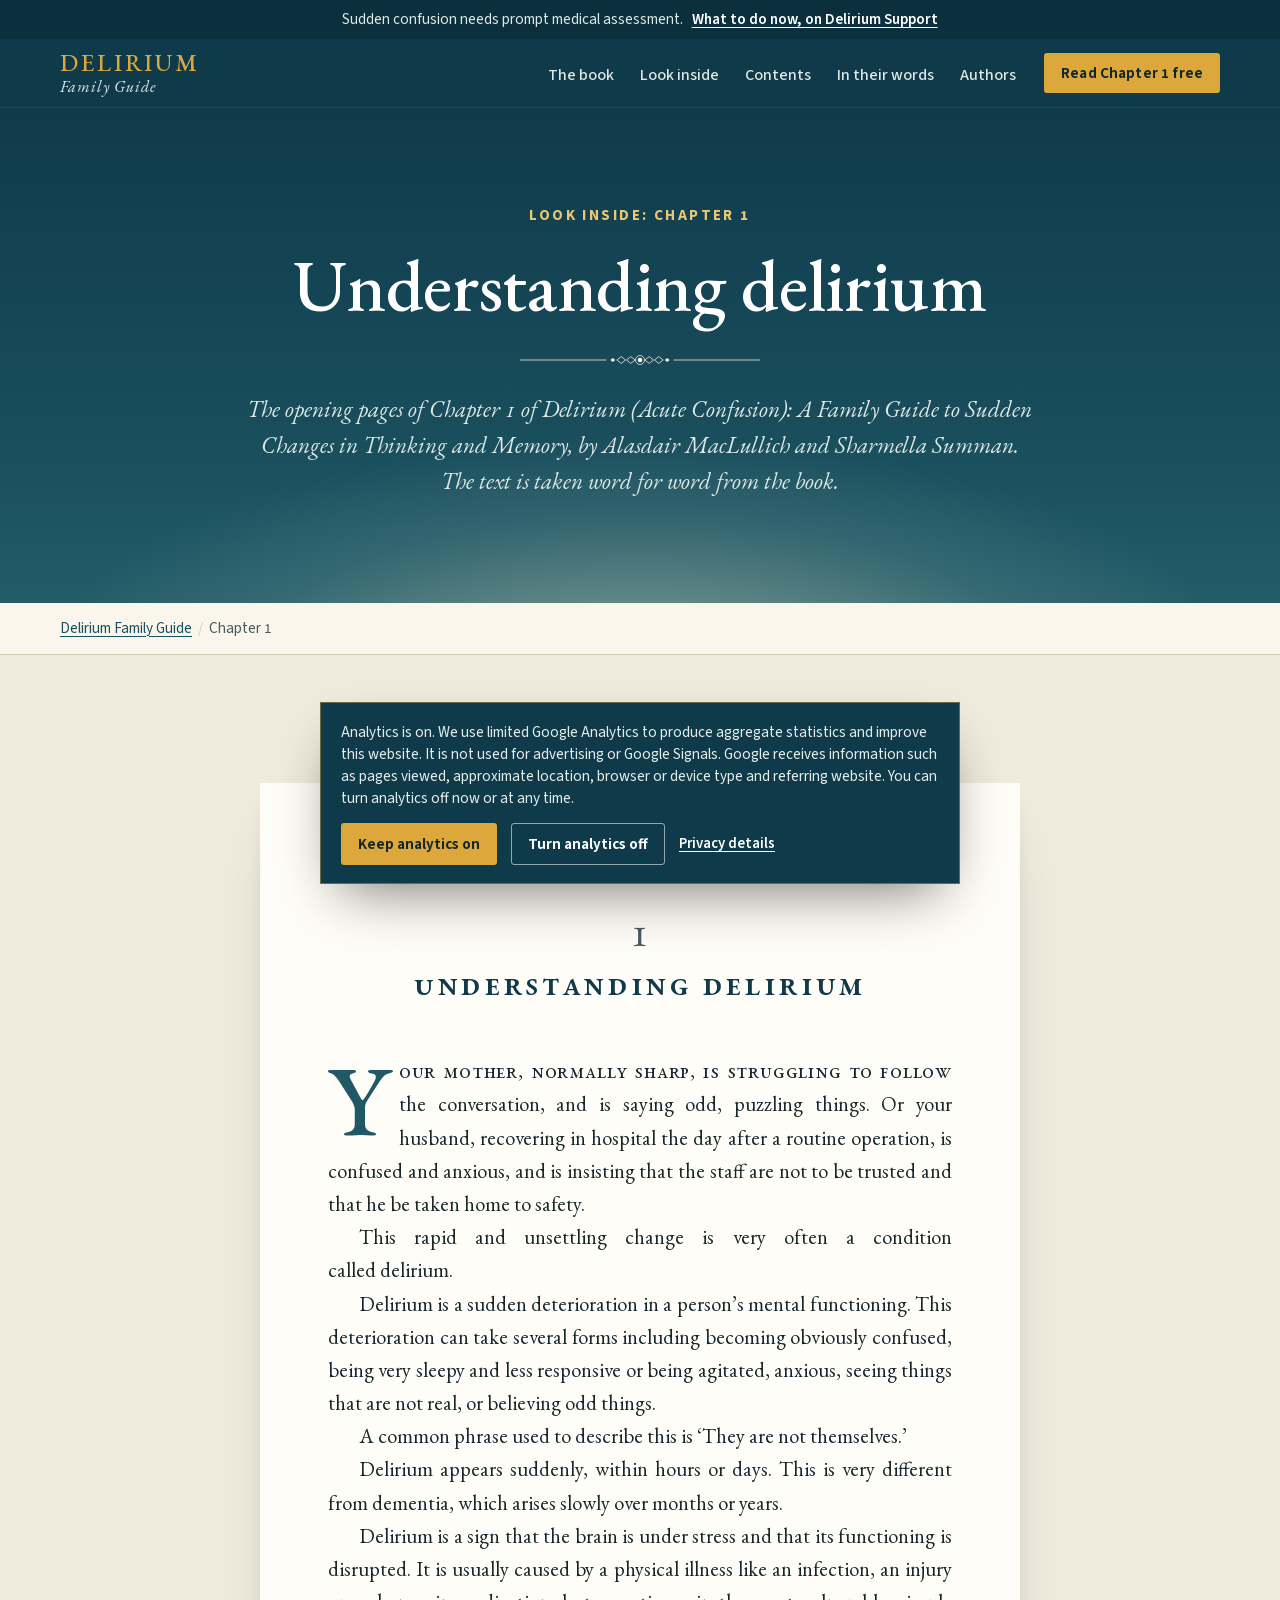
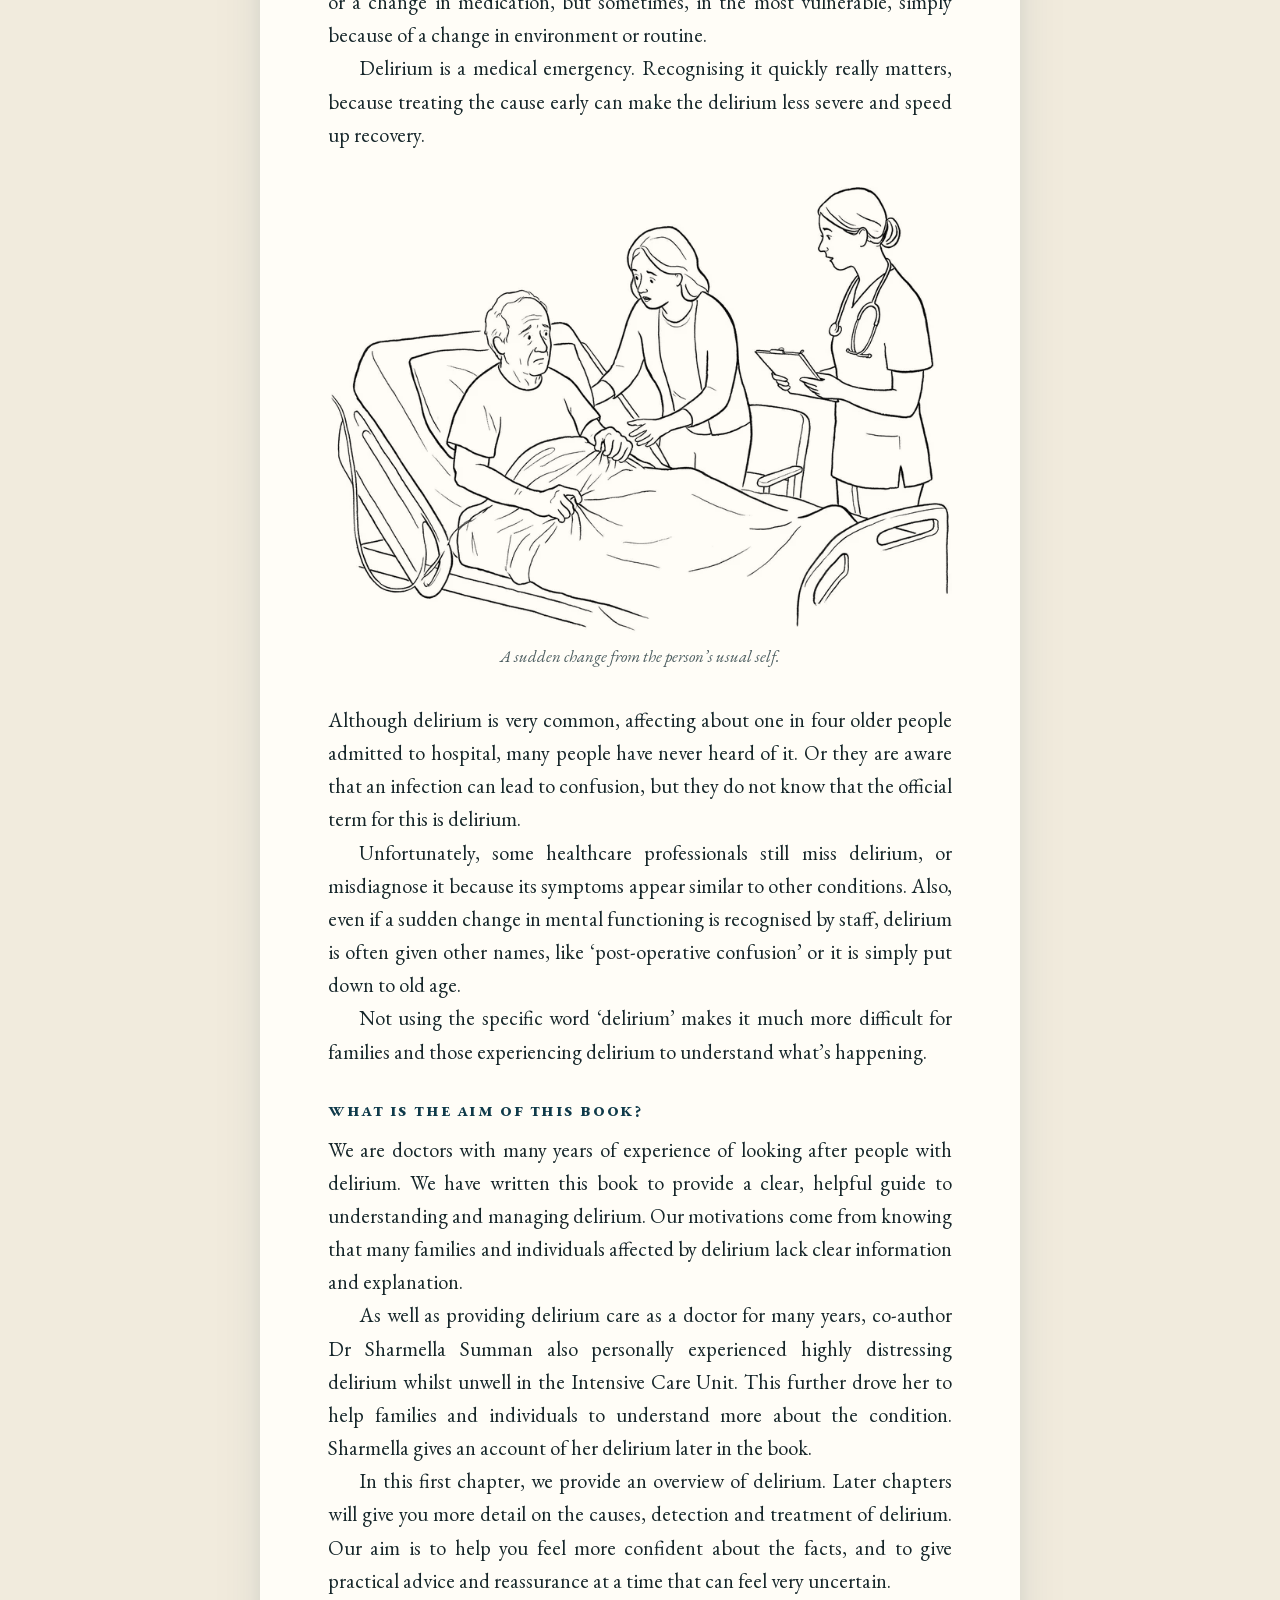
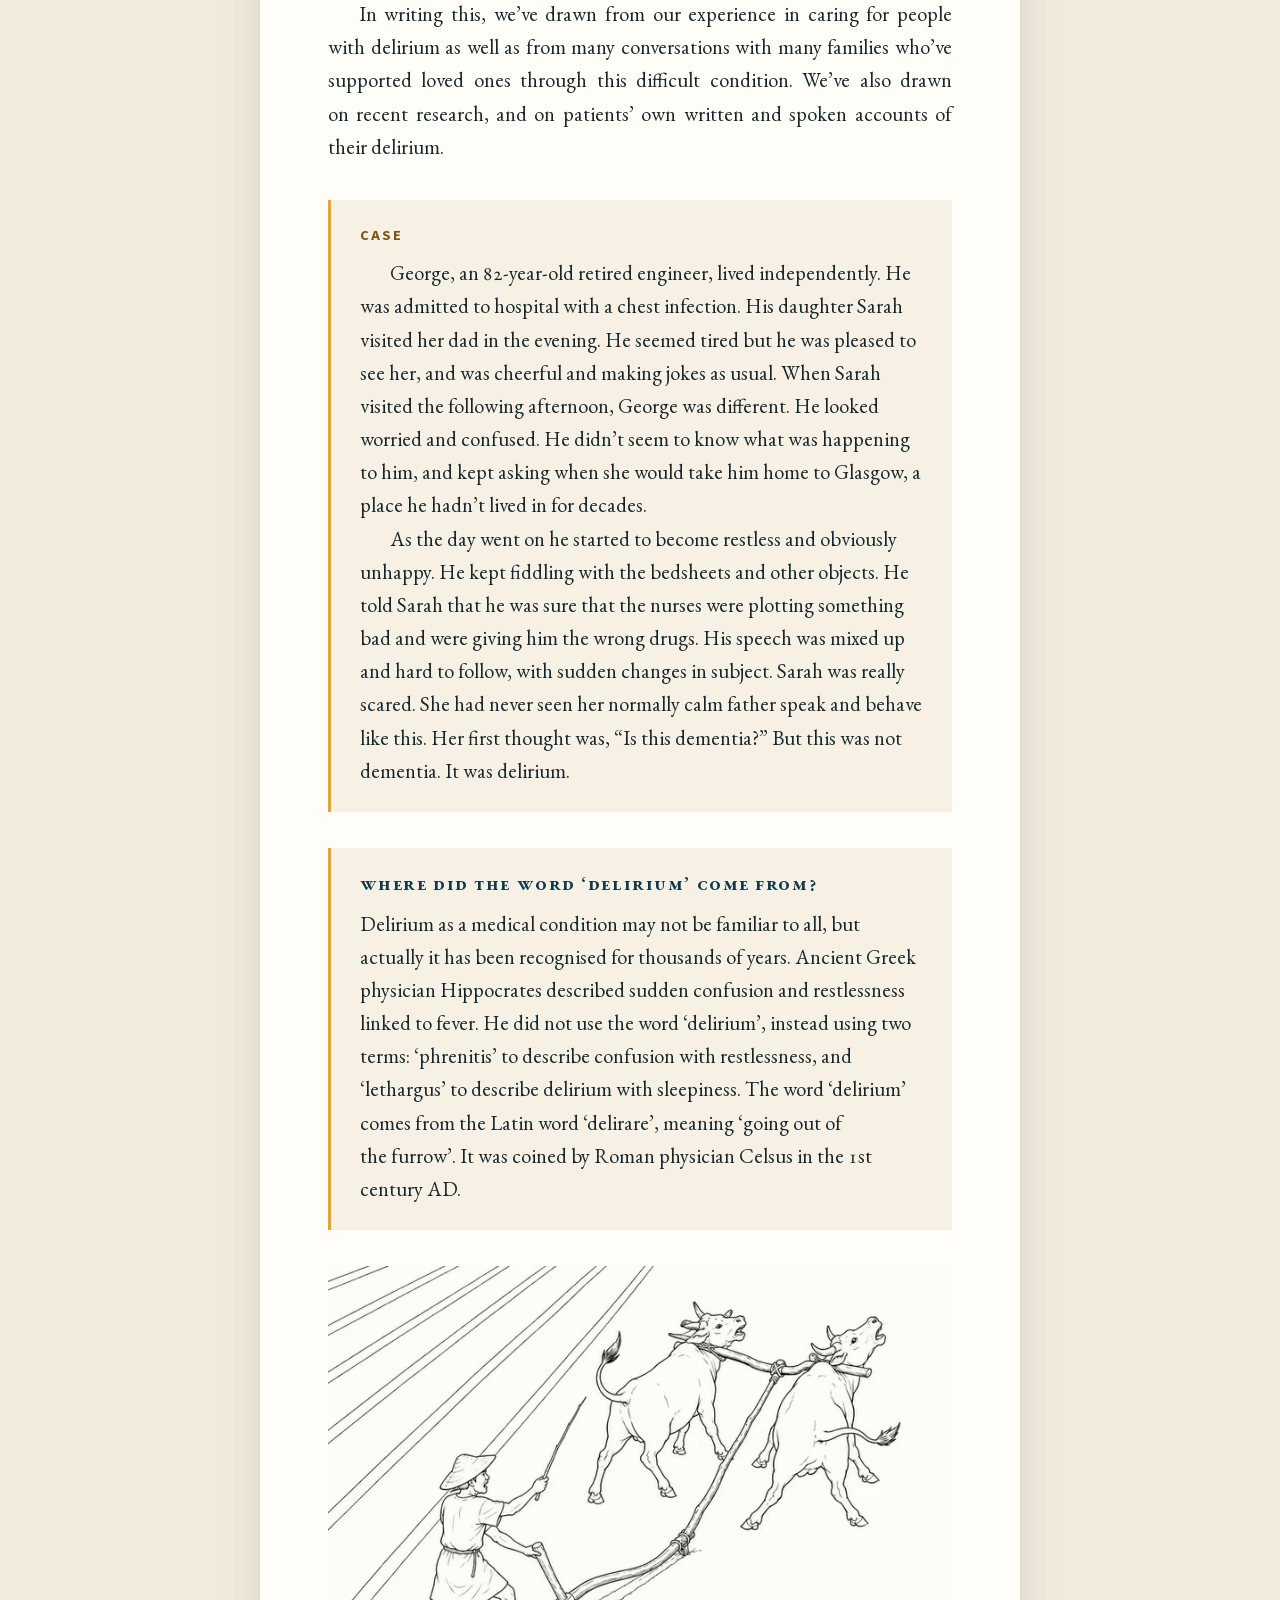
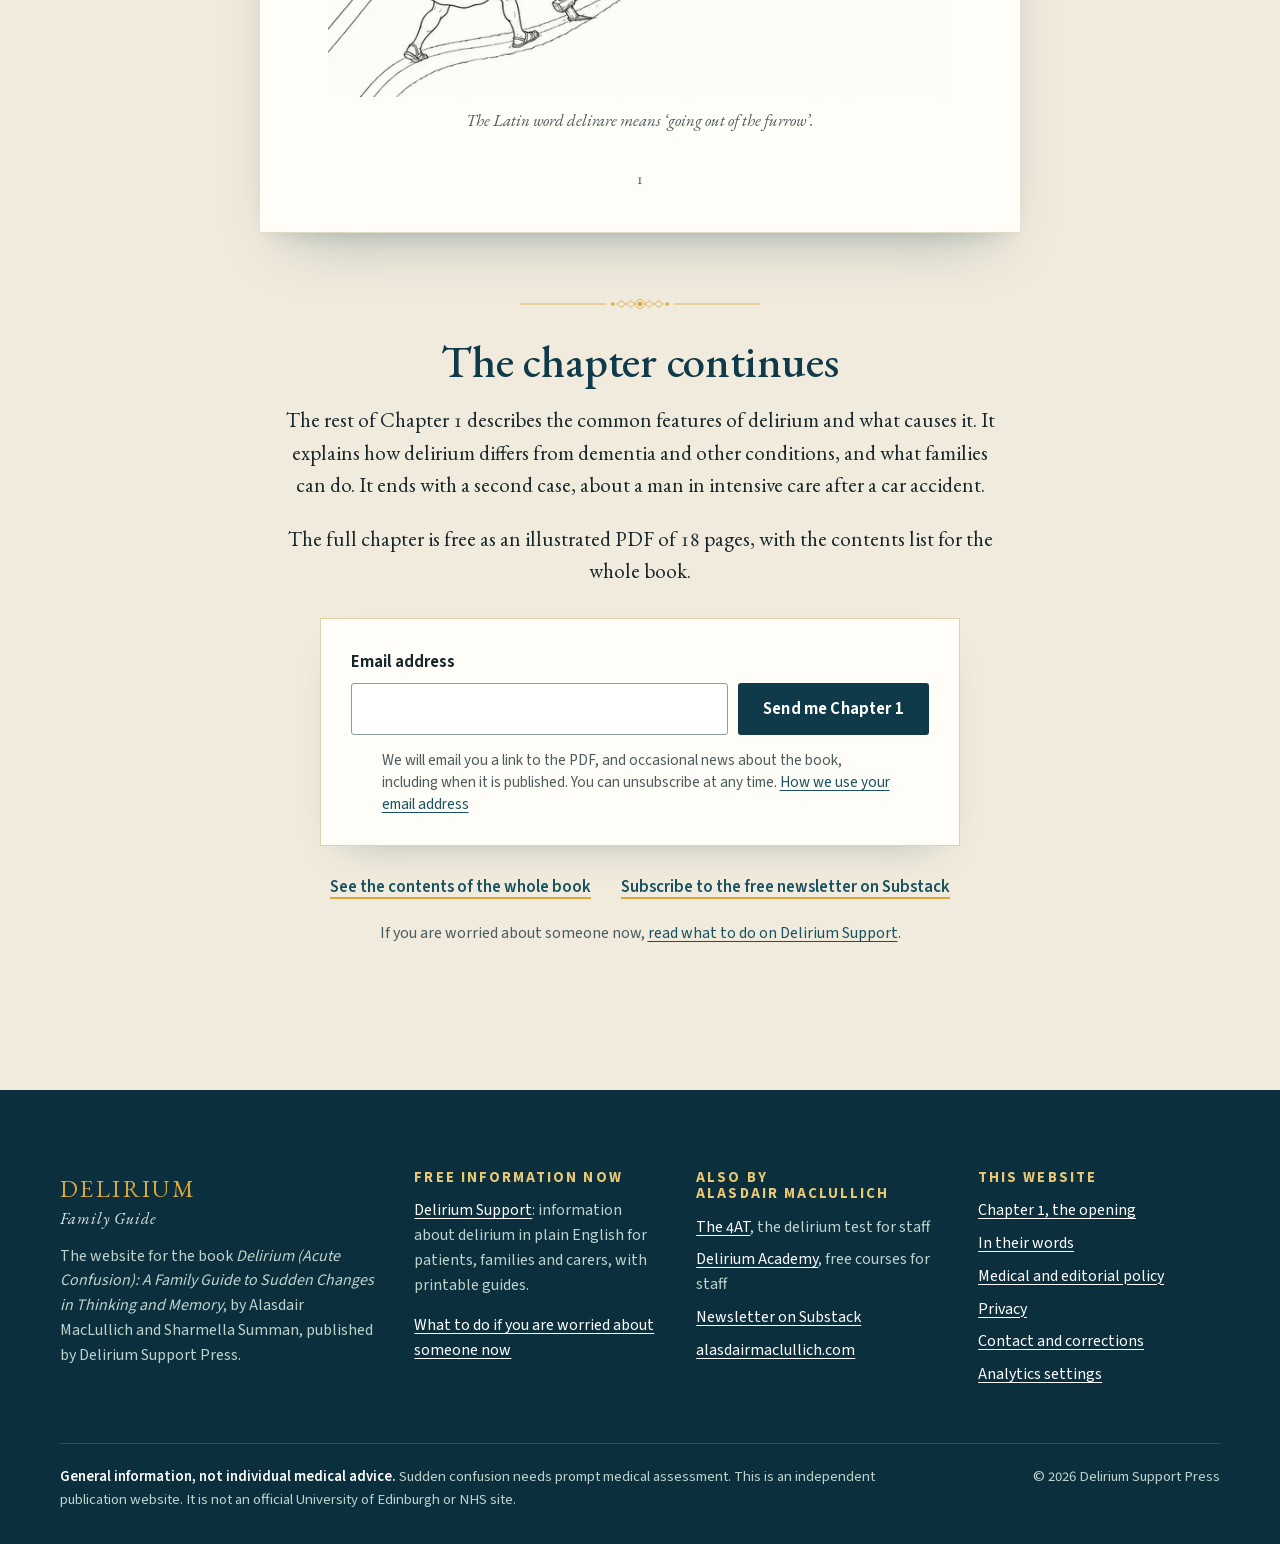
==== chapter-1/index.html @ 4b7d4512 "Redesign the website around the book cover Home page: the cover set in live type over the cover's te" ====
<!DOCTYPE html>
<html lang="en-GB">
<head>
  <meta charset="utf-8">
  <meta name="viewport" content="width=device-width, initial-scale=1">
  <title>Understanding delirium: read the opening of Chapter 1 | Delirium Family Guide</title>
  <meta name="description" content="Read the opening of Chapter 1 of Delirium (Acute Confusion): A Family Guide. What delirium is, how it differs from dementia, and why the name is important.">
  <meta name="author" content="Professor Alasdair MacLullich and Dr Sharmella Summan">
  <meta name="robots" content="index,follow,max-image-preview:large,max-snippet:-1,max-video-preview:-1">
  <meta name="theme-color" content="#0f3a4a">
  <link rel="canonical" href="https://deliriumfamilyguide.com/chapter-1/">
  <link rel="icon" href="/favicon.svg" type="image/svg+xml">
  <link rel="icon" href="/favicon.ico" sizes="32x32">
  <link rel="apple-touch-icon" href="/apple-touch-icon.png">
  <link rel="preload" href="/assets/fonts/eb-garamond-roman.woff2" as="font" type="font/woff2" crossorigin>
  <link rel="preload" href="/assets/fonts/eb-garamond-italic.woff2" as="font" type="font/woff2" crossorigin>
  <meta property="og:type" content="article">
  <meta property="og:locale" content="en_GB">
  <meta property="og:site_name" content="Delirium Family Guide">
  <meta property="og:title" content="Understanding delirium: read the opening of Chapter 1">
  <meta property="og:description" content="Read the opening of Chapter 1 of Delirium (Acute Confusion): A Family Guide. What delirium is, how it differs from dementia, and why the name is important.">
  <meta property="og:url" content="https://deliriumfamilyguide.com/chapter-1/">
  <meta property="og:image" content="https://deliriumfamilyguide.com/assets/og/og-chapter-1.jpg">
  <meta property="og:image:type" content="image/jpeg">
  <meta property="og:image:width" content="1200">
  <meta property="og:image:height" content="630">
  <meta property="og:image:alt" content="The opening page of Chapter 1, Understanding delirium, with a large initial letter Y">
  <meta name="twitter:card" content="summary_large_image">
  <meta name="twitter:title" content="Understanding delirium: read the opening of Chapter 1">
  <meta name="twitter:description" content="Read the opening of Chapter 1 of Delirium (Acute Confusion): A Family Guide. What delirium is, how it differs from dementia, and why the name is important.">
  <meta name="twitter:image" content="https://deliriumfamilyguide.com/assets/og/og-chapter-1.jpg">
  <meta name="twitter:image:alt" content="The opening page of Chapter 1, Understanding delirium, with a large initial letter Y">
  <link rel="stylesheet" href="/styles.css?v=20260925">
  <script src="/analytics-consent.js?v=20260925" defer></script>
  <script src="/signup.js?v=20260925" defer></script>
  <script type="application/ld+json">
{
  "@context": "https://schema.org",
  "@graph": [
    {
      "@type": "WebPage",
      "@id": "https://deliriumfamilyguide.com/chapter-1/#webpage",
      "url": "https://deliriumfamilyguide.com/chapter-1/",
      "name": "Understanding delirium: the opening of Chapter 1",
      "description": "The opening pages of Chapter 1 of Delirium (Acute Confusion): A Family Guide, word for word from the book.",
      "inLanguage": "en-GB",
      "isPartOf": {
        "@id": "https://deliriumfamilyguide.com/#website"
      },
      "mainEntity": {
        "@id": "https://deliriumfamilyguide.com/chapter-1/#chapter"
      },
      "breadcrumb": {
        "@id": "https://deliriumfamilyguide.com/chapter-1/#breadcrumb"
      },
      "dateModified": "2026-09-25"
    },
    {
      "@type": "Chapter",
      "@id": "https://deliriumfamilyguide.com/chapter-1/#chapter",
      "name": "Understanding delirium",
      "position": 1,
      "url": "https://deliriumfamilyguide.com/chapter-1/",
      "isPartOf": {
        "@id": "https://deliriumfamilyguide.com/#book"
      },
      "author": [
        {
          "@id": "https://deliriumfamilyguide.com/#alasdair-maclullich"
        },
        {
          "@id": "https://deliriumfamilyguide.com/#sharmella-summan"
        }
      ],
      "inLanguage": "en-GB",
      "abstract": "Delirium is a sudden deterioration in a person's mental functioning. It appears within hours or days, unlike dementia, which arises slowly over months or years. It is usually caused by a physical illness, an injury or a change in medication, and it is a medical emergency."
    },
    {
      "@type": "BreadcrumbList",
      "@id": "https://deliriumfamilyguide.com/chapter-1/#breadcrumb",
      "itemListElement": [
        {
          "@type": "ListItem",
          "position": 1,
          "name": "Delirium Family Guide",
          "item": "https://deliriumfamilyguide.com/"
        },
        {
          "@type": "ListItem",
          "position": 2,
          "name": "Chapter 1",
          "item": "https://deliriumfamilyguide.com/chapter-1/"
        }
      ]
    },
    {
      "@type": "WebSite",
      "@id": "https://deliriumfamilyguide.com/#website",
      "url": "https://deliriumfamilyguide.com/",
      "name": "Delirium Family Guide",
      "inLanguage": "en-GB",
      "publisher": {
        "@id": "https://deliriumfamilyguide.com/#publisher"
      }
    },
    {
      "@type": "Book",
      "@id": "https://deliriumfamilyguide.com/#book",
      "name": "Delirium (Acute Confusion): A Family Guide to Sudden Changes in Thinking and Memory",
      "url": "https://deliriumfamilyguide.com/",
      "author": [
        {
          "@id": "https://deliriumfamilyguide.com/#alasdair-maclullich"
        },
        {
          "@id": "https://deliriumfamilyguide.com/#sharmella-summan"
        }
      ],
      "publisher": {
        "@id": "https://deliriumfamilyguide.com/#publisher"
      },
      "inLanguage": "en-GB"
    },
    {
      "@type": "Person",
      "@id": "https://deliriumfamilyguide.com/#alasdair-maclullich",
      "name": "Alasdair MacLullich",
      "honorificPrefix": "Professor",
      "jobTitle": "Professor of Geriatric Medicine",
      "url": "https://www.alasdairmaclullich.com/",
      "sameAs": [
        "https://www.alasdairmaclullich.com/",
        "https://orcid.org/0000-0003-3159-9370",
        "https://edwebprofiles.ed.ac.uk/profile/alasdair-maclullich",
        "https://www.research.ed.ac.uk/en/persons/alasdair-maclullich/"
      ],
      "affiliation": {
        "@type": "CollegeOrUniversity",
        "name": "University of Edinburgh"
      }
    },
    {
      "@type": "Person",
      "@id": "https://deliriumfamilyguide.com/#sharmella-summan",
      "name": "Sharmella Summan",
      "honorificPrefix": "Dr",
      "jobTitle": "Doctor"
    },
    {
      "@type": "Organization",
      "@id": "https://deliriumfamilyguide.com/#publisher",
      "name": "Delirium Support Press",
      "url": "https://deliriumfamilyguide.com/"
    }
  ]
}
  </script>
</head>
<body class="inner chapter-page">
  <a class="skip-link" href="#main">Skip to the main content</a>

  <aside class="alert-bar" aria-label="Urgent help">
    <p><span>Sudden confusion needs prompt medical assessment.</span> <a href="https://deliriumsupport.com/get-help-now/">What to do now, on Delirium Support</a></p>
  </aside>

  <header class="site-header">
    <div class="wrap header-inner">
      <a class="wordmark" href="/" aria-label="Delirium Family Guide, home">
        <span class="wordmark-main">Delirium</span>
        <span class="wordmark-sub">Family Guide</span>
      </a>
      <nav class="nav-main" aria-label="Main">
        <ul>
          <li><a href="/#book">The book</a></li>
          <li><a href="/chapter-1/" aria-current="page">Look inside</a></li>
          <li><a href="/#contents">Contents</a></li>
          <li><a href="/voices/">In their words</a></li>
          <li><a href="/#authors">Authors</a></li>
        </ul>
      </nav>
      <a class="btn btn-gold btn-small header-cta" href="/#free-chapter">Read Chapter 1 free</a>
      <details class="nav-menu">
        <summary><span class="menu-icon" aria-hidden="true"></span><span class="menu-label">Menu</span></summary>
        <nav aria-label="Main, small screens">
          <ul>
            <li><a href="/#book">The book</a></li>
            <li><a href="/chapter-1/" aria-current="page">Look inside: Chapter 1</a></li>
            <li><a href="/#contents">Contents</a></li>
            <li><a href="/voices/">In their words</a></li>
            <li><a href="/#authors">Authors</a></li>
            <li><a href="/#newsletter">Newsletter</a></li>
            <li><a href="/#free-chapter">Read Chapter 1 free</a></li>
          </ul>
        </nav>
      </details>
    </div>
  </header>

  <main id="main" tabindex="-1">
    <section class="page-hero" aria-labelledby="page-title">
      <div class="wrap page-hero-inner">
        <p class="eyebrow">Look inside: Chapter 1</p>
        <h1 id="page-title">Understanding delirium</h1>
        <svg class="ornament" viewBox="0 0 300 20" aria-hidden="true" focusable="false"><use href="#ornament"></use></svg>
        <p class="standfirst">The opening pages of Chapter 1 of <cite>Delirium (Acute Confusion): A Family Guide to Sudden Changes in Thinking and Memory</cite>, by Alasdair MacLullich and Sharmella Summan. The text is taken word for word from the book.</p>
      </div>
    </section>

    <nav class="breadcrumb" aria-label="Breadcrumb">
      <div class="wrap">
        <ol>
          <li><a href="/">Delirium Family Guide</a></li>
          <li><span aria-current="page">Chapter 1</span></li>
        </ol>
      </div>
    </nav>

    <section class="section chapter" aria-label="Chapter 1 excerpt">
      <div class="wrap">
        <article class="book-page">
          <p class="page-runner"><span>Delirium (Acute Confusion)</span><span>Chapter 1</span></p>
          <header class="chapter-open">
            <p class="chapter-number">1</p>
            <h2>Understanding delirium</h2>
          </header>
          <div class="page-text">
            <p class="dropcap">Your mother, normally sharp, is struggling to follow the conversation, and is saying odd, puzzling things. Or your husband, recovering in hospital the day after a routine operation, is confused and anxious, and is insisting that the staff are not to be trusted and that he be taken home to safety.</p>
            <p>This rapid and unsettling change is very often a condition called delirium.</p>
            <p>Delirium is a sudden deterioration in a person&rsquo;s mental functioning. This deterioration can take several forms including becoming obviously confused, being very sleepy and less responsive or being agitated, anxious, seeing things that are not real, or believing odd things.</p>
            <p>A common phrase used to describe this is &lsquo;They are not themselves.&rsquo;</p>
            <p>Delirium appears suddenly, within hours or days. This is very different from dementia, which arises slowly over months or years.</p>
            <p>Delirium is a sign that the brain is under stress and that its functioning is disrupted. It is usually caused by a physical illness like an infection, an injury or a change in medication, but sometimes, in the most vulnerable, simply because of a change in environment or routine.</p>
            <p>Delirium is a medical emergency. Recognising it quickly really matters, because treating the cause early can make the delirium less severe and speed up recovery.</p>
            <figure class="page-figure">
              <picture>
                <source srcset="/assets/img/bed-800.webp 800w, /assets/img/bed-1200.webp 1200w" sizes="(min-width: 800px) 620px, 88vw" type="image/webp">
                <img src="/assets/img/bed-800.webp" width="800" height="576" alt="Line drawing of an older man in a hospital bed gripping the sheets and looking worried, with his daughter and a nurse beside him" loading="lazy" decoding="async">
              </picture>
              <figcaption>A sudden change from the person&rsquo;s usual self.</figcaption>
            </figure>
            <p>Although delirium is very common, affecting about one in four older people admitted to hospital, many people have never heard of it. Or they are aware that an infection can lead to confusion, but they do not know that the official term for this is delirium.</p>
            <p>Unfortunately, some healthcare professionals still miss delirium, or misdiagnose it because its symptoms appear similar to other conditions. Also, even if a sudden change in mental functioning is recognised by staff, delirium is often given other names, like &lsquo;post-operative confusion&rsquo; or it is simply put down to old age.</p>
            <p>Not using the specific word &lsquo;delirium&rsquo; makes it much more difficult for families and those experiencing delirium to understand what&rsquo;s happening.</p>

            <h3>What is the aim of this book?</h3>
            <p>We are doctors with many years of experience of looking after people with delirium. We have written this book to provide a clear, helpful guide to understanding and managing delirium. Our motivations come from knowing that many families and individuals affected by delirium lack clear information and explanation.</p>
            <p>As well as providing delirium care as a doctor for many years, co-author Dr Sharmella Summan also personally experienced highly distressing delirium whilst unwell in the Intensive Care Unit. This further drove her to help families and individuals to understand more about the condition. Sharmella gives an account of her delirium later in the book.</p>
            <p>In this first chapter, we provide an overview of delirium. Later chapters will give you more detail on the causes, detection and treatment of delirium. Our aim is to help you feel more confident about the facts, and to give practical advice and reassurance at a time that can feel very uncertain.</p>
            <p>In writing this, we&rsquo;ve drawn from our experience in caring for people with delirium as well as from many conversations with many families who&rsquo;ve supported loved ones through this difficult condition. We&rsquo;ve also drawn on recent research, and on patients&rsquo; own written and spoken accounts of their delirium.</p>

            <aside class="page-box" aria-label="Case: George">
              <p class="box-label">Case</p>
              <p>George, an 82-year-old retired engineer, lived independently. He was admitted to hospital with a chest infection. His daughter Sarah visited her dad in the evening. He seemed tired but he was pleased to see her, and was cheerful and making jokes as usual. When Sarah visited the following afternoon, George was different. He looked worried and confused. He didn&rsquo;t seem to know what was happening to him, and kept asking when she would take him home to Glasgow, a place he hadn&rsquo;t lived in for decades.</p>
              <p>As the day went on he started to become restless and obviously unhappy. He kept fiddling with the bedsheets and other objects. He told Sarah that he was sure that the nurses were plotting something bad and were giving him the wrong drugs. His speech was mixed up and hard to follow, with sudden changes in subject. Sarah was really scared. She had never seen her normally calm father speak and behave like this. Her first thought was, &ldquo;Is this dementia?&rdquo; But this was not dementia. It was delirium.</p>
            </aside>

            <aside class="page-box" aria-labelledby="word-origin">
              <h3 id="word-origin">Where did the word &lsquo;delirium&rsquo; come from?</h3>
              <p>Delirium as a medical condition may not be familiar to all, but actually it has been recognised for thousands of years. Ancient Greek physician Hippocrates described sudden confusion and restlessness linked to fever. He did not use the word &lsquo;delirium&rsquo;, instead using two terms: &lsquo;phrenitis&rsquo; to describe confusion with restlessness, and &lsquo;lethargus&rsquo; to describe delirium with sleepiness. The word &lsquo;delirium&rsquo; comes from the Latin word &lsquo;delirare&rsquo;, meaning &lsquo;going out of the furrow&rsquo;. It was coined by Roman physician Celsus in the 1st century AD.</p>
            </aside>
            <figure class="page-figure">
              <picture>
                <source srcset="/assets/img/furrow-700.webp 700w, /assets/img/furrow-1000.webp 1000w" sizes="(min-width: 800px) 560px, 88vw" type="image/webp">
                <img src="/assets/img/furrow-700.webp" width="700" height="483" alt="Line drawing of a Roman farmer with a plough pulled by two oxen, turning away from the straight furrows" loading="lazy" decoding="async">
              </picture>
              <figcaption>The Latin word delirare means &lsquo;going out of the furrow&rsquo;.</figcaption>
            </figure>
          </div>
          <p class="page-folio" aria-hidden="true">1</p>
        </article>

        <div class="chapter-continues" id="free-chapter">
          <svg class="ornament ornament-ink" viewBox="0 0 300 20" aria-hidden="true" focusable="false"><use href="#ornament"></use></svg>
          <h2 class="continues-title">The chapter continues</h2>
          <p>The rest of Chapter 1 describes the common features of delirium and what causes it. It explains how delirium differs from dementia and other conditions, and what families can do. It ends with a second case, about a man in intensive care after a car accident.</p>
          <p>The full chapter is free as an illustrated PDF of 18 pages, with the contents list for the whole book.</p>
          <div class="signup-card chapter-signup">
            <p class="signup-fallback" id="signup-fallback">If the form is unavailable, <a href="mailto:alasdair@the4at.com?subject=Chapter%201%20request">email us to request Chapter 1</a>.</p>
            <form hidden class="signup-form" id="chapter-signup" action="https://assets.mailerlite.com/jsonp/1670382/forms/160368539465679921/subscribe" method="post" novalidate>
              <label for="signup-email">Email address</label>
              <div class="signup-row">
                <input id="signup-email" name="fields[email]" type="email" autocomplete="email" inputmode="email" autocapitalize="none" spellcheck="false" aria-describedby="signup-note signup-message" required>
                <input type="hidden" name="ml-submit" value="1">
                <input type="hidden" name="anticsrf" value="true">
                <button class="btn btn-ink" type="submit">Send me Chapter 1</button>
              </div>
              <p class="signup-note" id="signup-note">We will email you a link to the PDF, and occasional news about the book, including when it is published. You can unsubscribe at any time. <a href="/privacy.html#email-updates">How we use your email address</a></p>
              <p class="signup-message" id="signup-message" role="status" aria-live="polite" aria-atomic="true"></p>
            </form>
            <p class="signup-next">Also free: Alasdair MacLullich&rsquo;s newsletter on Substack, <a href="https://alasdairmaclullich.substack.com/subscribe">Delirium, dementia and better care</a>. Usually one email a week.</p>
          </div>
          <p class="chapter-links">
            <a class="link-more" href="/#contents">See the contents of the whole book</a>
            <a class="link-more" href="https://alasdairmaclullich.substack.com/subscribe">Subscribe to the free newsletter on Substack</a>
          </p>
          <p class="chapter-urgent">If you are worried about someone now, <a href="https://deliriumsupport.com/get-help-now/">read what to do on Delirium Support</a>.</p>
        </div>
      </div>
    </section>
  </main>

  <footer class="site-footer">
    <div class="wrap footer-grid">
      <section class="footer-about" aria-labelledby="footer-about-title">
        <p class="footer-mark" id="footer-about-title">Delirium <span>Family Guide</span></p>
        <p>The website for the book <cite>Delirium (Acute Confusion): A Family Guide to Sudden Changes in Thinking and Memory</cite>, by Alasdair MacLullich and Sharmella Summan, published by Delirium Support Press.</p>
      </section>
      <section aria-labelledby="footer-now-title">
        <h2 class="footer-heading" id="footer-now-title">Free information now</h2>
        <p><a href="https://deliriumsupport.com/">Delirium Support</a>: information about delirium in plain English for patients, families and carers, with printable guides.</p>
        <p><a href="https://deliriumsupport.com/get-help-now/">What to do if you are worried about someone now</a></p>
      </section>
      <nav aria-labelledby="footer-more-title">
        <h2 class="footer-heading" id="footer-more-title">Also by Alasdair MacLullich</h2>
        <ul class="footer-links">
          <li><a href="https://www.the4at.com/">The 4AT</a>, the delirium test for staff</li>
          <li><a href="https://deliriumacademy.com/">Delirium Academy</a>, free courses for staff</li>
          <li><a href="https://alasdairmaclullich.substack.com/">Newsletter on Substack</a></li>
          <li><a href="https://www.alasdairmaclullich.com/">alasdairmaclullich.com</a></li>
        </ul>
      </nav>
      <nav aria-labelledby="footer-site-title">
        <h2 class="footer-heading" id="footer-site-title">This website</h2>
        <ul class="footer-links">
          <li><a href="/chapter-1/">Chapter 1, the opening</a></li>
          <li><a href="/voices/">In their words</a></li>
          <li><a href="/editorial.html">Medical and editorial policy</a></li>
          <li><a href="/privacy.html">Privacy</a></li>
          <li><a href="mailto:alasdair@the4at.com">Contact and corrections</a></li>
          <li><button class="analytics-settings-trigger" type="button" data-analytics-settings>Analytics settings</button></li>
        </ul>
      </nav>
    </div>
    <div class="wrap footer-base">
      <p><strong>General information, not individual medical advice.</strong> Sudden confusion needs prompt medical assessment. This is an independent publication website. It is not an official University of Edinburgh or NHS site.</p>
      <p>&copy; 2026 Delirium Support Press</p>
    </div>
  </footer>

  <svg class="svg-defs" aria-hidden="true" focusable="false" width="0" height="0">
    <symbol id="ornament" viewBox="0 0 300 20">
      <path d="M0 10H108M192 10H300" fill="none" stroke="currentColor" stroke-width="1"/>
      <path d="M113 10l3-2.6 3 2.6-3 2.6z" fill="currentColor"/>
      <path d="M121 10l5.5-4.2 5.5 4.2-5.5 4.2zM133 10l5.5-4.2 5.5 4.2-5.5 4.2zM156 10l5.5-4.2 5.5 4.2-5.5 4.2zM168 10l5.5-4.2 5.5 4.2-5.5 4.2z" fill="none" stroke="currentColor" stroke-width="1"/>
      <circle cx="150" cy="10" r="5.6" fill="none" stroke="currentColor" stroke-width="1"/>
      <circle cx="150" cy="10" r="2.9" fill="currentColor"/>
      <path d="M181 10l3-2.6 3 2.6-3 2.6z" fill="currentColor"/>
    </symbol>
  </svg>
</body>
</html>
---- styles.css ----
/* Delirium Family Guide
   Colours are taken from the book cover: the night teal at the top of the
   cover, the sea teal and mist around the light, the pale dawn at its centre
   and the gold of the title. Type: EB Garamond (book text and display) and
   Source Sans 3 (interface), both self-hosted under the SIL Open Font Licence. */

@font-face {
  font-family: "EB Garamond";
  src: url("/assets/fonts/eb-garamond-roman.woff2") format("woff2");
  font-weight: 400 800;
  font-style: normal;
  font-display: swap;
}

@font-face {
  font-family: "EB Garamond";
  src: url("/assets/fonts/eb-garamond-italic.woff2") format("woff2");
  font-weight: 400 800;
  font-style: italic;
  font-display: swap;
}

@font-face {
  font-family: "Source Sans 3";
  src: url("/assets/fonts/source-sans-3.woff2") format("woff2");
  font-weight: 200 900;
  font-style: normal;
  font-display: swap;
}

:root {
  --night: #0f3a4a;
  --night-2: #0b2f3c;
  --deep: #164756;
  --sea: #205865;
  --tide: #2c6570;
  --mist: #8baca3;
  --mist-text: #bfd3cd;
  --mist-pale: #dfe9e5;
  --dawn: #f1e6c6;
  --dawn-pale: #f6efdb;
  --sun: #fdf6dc;
  --gold: #dca83c;
  --gold-light: #e8c874;
  --bronze: #7a5610;
  --paper: #faf6ec;
  --paper-deep: #f1ebdd;
  --page: #fffdf7;
  --ink: #16262a;
  --ink-soft: #4a5b5e;
  --link: #185261;
  --rule: #d9cfb8;
  --error: #9b2c1f;
  --success: #1e5a3c;
  --serif: "EB Garamond", "Palatino Linotype", Palatino, "Book Antiqua", Georgia, serif;
  --sans: "Source Sans 3", -apple-system, BlinkMacSystemFont, "Segoe UI", Helvetica, Arial, sans-serif;
  --gutter: clamp(20px, 4vw, 40px);
  --focus: var(--link);
}

*,
*::before,
*::after {
  box-sizing: border-box;
}

html {
  -webkit-text-size-adjust: 100%;
  text-size-adjust: 100%;
  scroll-padding-top: 88px;
}

@media (prefers-reduced-motion: no-preference) {
  html {
    scroll-behavior: smooth;
  }
}

body {
  margin: 0;
  background: var(--paper);
  color: var(--ink);
  font-family: var(--serif);
  font-size: 1.3125rem;
  line-height: 1.55;
  font-feature-settings: "kern" 1, "liga" 1, "onum" 1;
  font-kerning: normal;
  text-rendering: optimizeLegibility;
  -webkit-font-smoothing: antialiased;
}

img,
svg {
  display: block;
  max-width: 100%;
  height: auto;
}

a {
  color: var(--link);
  text-decoration-thickness: 1px;
  text-underline-offset: 0.2em;
}

a:hover {
  color: var(--night);
  text-decoration-thickness: 2px;
}

:focus-visible {
  outline: 3px solid var(--focus);
  outline-offset: 3px;
}

h1,
h2,
h3,
h4 {
  margin: 0;
  font-family: var(--serif);
  font-weight: 500;
  line-height: 1.12;
  letter-spacing: -0.005em;
  text-wrap: balance;
}

p {
  margin: 0 0 1em;
  text-wrap: pretty;
}

cite {
  font-style: italic;
}

.wrap {
  width: min(1160px, 100% - 2 * var(--gutter));
  margin-inline: auto;
}

.visually-hidden {
  position: absolute !important;
  width: 1px;
  height: 1px;
  padding: 0;
  margin: -1px;
  overflow: hidden;
  clip: rect(0 0 0 0);
  white-space: nowrap;
  border: 0;
}

.svg-defs {
  position: absolute;
  width: 0;
  height: 0;
  overflow: hidden;
}

.skip-link {
  position: fixed;
  z-index: 100;
  top: 10px;
  left: 10px;
  padding: 10px 16px;
  color: var(--night);
  background: #fff;
  font-family: var(--sans);
  font-size: 1rem;
  font-weight: 600;
  border: 2px solid var(--gold);
  transform: translateY(-160%);
}

.skip-link:focus {
  transform: none;
}

/* Alert bar and header */

.alert-bar {
  margin: 0;
  padding: 9px var(--gutter);
  color: var(--mist-pale);
  background: var(--night-2);
  font-family: var(--sans);
  font-size: 0.95rem;
  line-height: 1.4;
  text-align: center;
  --focus: var(--gold);
}

.alert-bar p {
  margin: 0;
}

.alert-bar span {
  margin-right: 0.35em;
}

.alert-bar a {
  color: #fff;
  font-weight: 600;
}

.alert-bar a:hover {
  color: var(--gold-light);
}

.site-header {
  position: sticky;
  top: 0;
  z-index: 50;
  color: #fff;
  background: var(--night);
  border-bottom: 1px solid rgba(255, 255, 255, 0.08);
  --focus: var(--gold);
}

.header-inner {
  display: flex;
  align-items: center;
  gap: 28px;
  min-height: 68px;
}

.wordmark {
  display: inline-flex;
  flex-direction: column;
  flex-shrink: 0;
  color: #fff;
  line-height: 1;
  text-decoration: none;
}

.wordmark:hover {
  color: #fff;
}

.wordmark-main {
  color: var(--gold);
  font-size: 1.5rem;
  font-weight: 500;
  letter-spacing: 0.12em;
  text-transform: uppercase;
}

.wordmark-sub {
  margin-top: 4px;
  color: var(--mist-pale);
  font-size: 1rem;
  font-style: italic;
  letter-spacing: 0.06em;
}

.nav-main {
  margin-left: auto;
}

.nav-main ul,
.nav-menu ul {
  margin: 0;
  padding: 0;
  list-style: none;
}

.nav-main ul {
  display: flex;
  gap: 26px;
}

.nav-main a {
  color: var(--mist-pale);
  font-family: var(--sans);
  font-size: 1rem;
  font-weight: 500;
  text-decoration: none;
}

.nav-main a:hover {
  color: #fff;
  text-decoration: underline;
  text-decoration-color: var(--gold);
}

.nav-menu {
  display: none;
  position: relative;
}

.nav-menu summary {
  display: flex;
  align-items: center;
  gap: 9px;
  min-height: 44px;
  padding: 0 4px;
  color: #fff;
  font-family: var(--sans);
  font-size: 1rem;
  font-weight: 600;
  cursor: pointer;
  list-style: none;
}

.nav-menu summary::-webkit-details-marker {
  display: none;
}

.menu-icon,
.menu-icon::before,
.menu-icon::after {
  display: block;
  width: 20px;
  height: 2px;
  background: currentColor;
  border-radius: 1px;
}

.menu-icon {
  position: relative;
}

.menu-icon::before,
.menu-icon::after {
  content: "";
  position: absolute;
  left: 0;
}

.menu-icon::before {
  top: -6px;
}

.menu-icon::after {
  top: 6px;
}

.nav-menu[open] .menu-icon {
  background: transparent;
}

.nav-menu[open] .menu-icon::before {
  top: 0;
  transform: rotate(45deg);
}

.nav-menu[open] .menu-icon::after {
  top: 0;
  transform: rotate(-45deg);
}

.nav-menu nav {
  position: absolute;
  right: 0;
  top: calc(100% + 13px);
  width: min(320px, calc(100vw - 2 * var(--gutter)));
  padding: 10px 0;
  background: var(--night);
  border: 1px solid rgba(255, 255, 255, 0.12);
  box-shadow: 0 24px 48px -12px rgba(0, 0, 0, 0.45);
}

.nav-menu nav a {
  display: block;
  padding: 11px 20px;
  color: #fff;
  font-family: var(--sans);
  font-size: 1.05rem;
  text-decoration: none;
}

.nav-menu nav a:hover {
  background: rgba(255, 255, 255, 0.06);
}

/* Buttons and links */

.btn {
  display: inline-flex;
  align-items: center;
  justify-content: center;
  min-height: 50px;
  padding: 12px 24px;
  border: 1px solid transparent;
  border-radius: 3px;
  font-family: var(--sans);
  font-size: 1.05rem;
  font-weight: 650;
  line-height: 1.2;
  letter-spacing: 0.01em;
  text-align: center;
  text-decoration: none;
  cursor: pointer;
  transition: background-color 0.18s ease, color 0.18s ease, border-color 0.18s ease;
}

.btn-small {
  min-height: 40px;
  padding: 8px 16px;
  font-size: 0.95rem;
}

.btn-gold {
  color: #13262a;
  background: var(--gold);
}

.btn-gold:hover {
  color: #13262a;
  background: #ebbf5f;
  text-decoration: none;
}

.btn-ghost {
  color: #fff;
  border-color: rgba(255, 255, 255, 0.6);
}

.btn-ghost:hover {
  color: #fff;
  background: rgba(255, 255, 255, 0.1);
  border-color: #fff;
  text-decoration: none;
}

.btn-ink {
  color: #fff;
  background: var(--night);
}

.btn-ink:hover {
  color: #fff;
  background: var(--sea);
  text-decoration: none;
}

.btn:disabled {
  cursor: default;
  opacity: 0.75;
}

.link-more {
  font-family: var(--sans);
  font-size: 1.05rem;
  font-weight: 600;
  text-decoration-color: var(--gold);
  text-decoration-thickness: 2px;
  text-underline-offset: 0.3em;
}

.link-light {
  color: #fff;
}

.link-light:hover {
  color: var(--gold-light);
}

/* Ornament from the cover */

.ornament {
  width: 240px;
  height: 16px;
  margin: 0 auto;
  color: var(--dawn-pale);
}

.ornament-ink {
  color: var(--gold);
}

/* Cover */

.cover {
  position: relative;
  overflow: hidden;
  color: #fff;
  background: linear-gradient(180deg, var(--night) 0%, #124251 16%, #1a4f5e 32%, #235c69 48%, #2a636d 60%, #245b66 74%, #1b505d 88%, var(--deep) 100%);
  --focus: var(--gold);
}

.cover-sky {
  position: absolute;
  inset: 0;
  pointer-events: none;
  background-image: url("data:image/svg+xml,%3Csvg xmlns='http://www.w3.org/2000/svg' width='240' height='240'%3E%3Cfilter id='n'%3E%3CfeTurbulence type='fractalNoise' baseFrequency='0.85' numOctaves='2' stitchTiles='stitch'/%3E%3CfeColorMatrix values='0 0 0 0 1 0 0 0 0 1 0 0 0 0 1 0 0 0 0.9 0'/%3E%3C/filter%3E%3Crect width='240' height='240' filter='url(%23n)'/%3E%3C/svg%3E");
  opacity: 0.07;
  mix-blend-mode: soft-light;
}

.cover-inner {
  position: relative;
  display: grid;
  grid-template-rows: auto minmax(clamp(150px, 21vh, 280px), 1fr) auto;
  justify-items: center;
  min-height: calc(100svh - 68px - 40px);
  padding-block: clamp(26px, 4.5vh, 60px) clamp(28px, 4.5vh, 48px);
  text-align: center;
}

.cover-head {
  position: relative;
  z-index: 2;
  max-width: 980px;
}

.cover-kicker {
  margin: 0 0 14px;
  color: #fff;
  font-size: clamp(1.25rem, 2.2vw, 1.75rem);
  font-style: italic;
  letter-spacing: 0.09em;
  line-height: 1.3;
}

.cover .ornament {
  margin-bottom: clamp(18px, 3vh, 32px);
}

.cover-title {
  --t: clamp(4.1rem, min(14vw, 17vh), 9.5rem);
  display: block;
  font-weight: 500;
  line-height: 1;
}

.title-main,
.title-alt {
  display: block;
  color: var(--gold);
  text-transform: uppercase;
  letter-spacing: 0.02em;
}

.title-main {
  font-size: var(--t);
  line-height: 0.92;
  letter-spacing: 0.03em;
}

.title-alt {
  margin-top: 0.12em;
  font-size: calc(var(--t) * 0.41);
  line-height: 1;
}

.title-sub {
  display: block;
  max-width: 17em;
  margin: 0.62em auto 0;
  color: #fff;
  font-size: clamp(1.45rem, 2.7vw, 2.3rem);
  font-weight: 400;
  line-height: 1.25;
  letter-spacing: 0.015em;
  text-transform: none;
}

.cover-sun {
  position: relative;
  z-index: 1;
  width: 100%;
  pointer-events: none;
}

.cover-sun::before,
.cover-sun::after {
  content: "";
  position: absolute;
  left: 50%;
  top: 50%;
  border-radius: 50%;
  transform: translate(-50%, -50%);
}

.cover-sun::before {
  width: min(1240px, 180vw);
  height: min(600px, 240%);
  -webkit-mask-image: linear-gradient(180deg, transparent 0%, #000 26%, #000 56%, transparent 84%);
  mask-image: linear-gradient(180deg, transparent 0%, #000 26%, #000 56%, transparent 84%);
  background: radial-gradient(closest-side, rgba(250, 243, 212, 0.95) 0%, rgba(236, 226, 184, 0.84) 12%, rgba(196, 204, 170, 0.6) 28%, rgba(146, 176, 163, 0.34) 48%, rgba(100, 142, 139, 0.14) 70%, rgba(44, 101, 112, 0) 100%);
}

.cover-sun::after {
  width: 120px;
  height: 120px;
  background: radial-gradient(closest-side, #fffdf2 0%, #fff6d6 34%, rgba(253, 240, 196, 0.55) 62%, rgba(250, 236, 190, 0) 100%);
  filter: blur(1px);
}

@media (prefers-reduced-motion: no-preference) {
  .cover-sun::before {
    animation: dawn 2.6s cubic-bezier(0.22, 0.61, 0.36, 1) both;
  }

  .cover-sun::after {
    animation: dawn-core 2.6s cubic-bezier(0.22, 0.61, 0.36, 1) both;
  }
}

@keyframes dawn {
  from {
    opacity: 0.45;
    transform: translate(-50%, -38%) scale(0.92);
  }

  to {
    opacity: 1;
    transform: translate(-50%, -50%) scale(1);
  }
}

@keyframes dawn-core {
  from {
    opacity: 0.3;
    transform: translate(-50%, -20%) scale(0.8);
  }

  to {
    opacity: 1;
    transform: translate(-50%, -50%) scale(1);
  }
}

.cover-foot {
  position: relative;
  z-index: 2;
}

.cover-authors {
  margin: 0 0 22px;
  color: var(--gold-light);
  font-size: clamp(1.2rem, 2vw, 1.55rem);
  font-weight: 500;
  line-height: 1.3;
  letter-spacing: 0.07em;
  text-transform: uppercase;
}

.cover-authors span {
  display: block;
}

.cover-actions {
  display: flex;
  flex-wrap: wrap;
  justify-content: center;
  gap: 14px;
}

.cover-date {
  margin: 20px 0 0;
  color: var(--mist-pale);
  font-family: var(--sans);
  font-size: 1rem;
}

@media (max-height: 820px) and (min-width: 721px) {
  .cover-inner {
    grid-template-rows: auto minmax(120px, 1fr) auto;
  }

  .cover-kicker {
    font-size: 1.3rem;
  }

  .cover .ornament {
    margin-bottom: 14px;
  }

  .cover-authors {
    margin-bottom: 16px;
    font-size: 1.2rem;
  }

  .cover-date {
    margin-top: 12px;
  }
}

/* Sections */

.section {
  padding-block: clamp(72px, 10vw, 128px);
}

.section-head {
  max-width: 760px;
  margin: 0 auto clamp(40px, 6vw, 64px);
  text-align: center;
}

.section-head .ornament {
  margin-bottom: 22px;
}

.section-head h2,
.why h2,
.free-text h2,
.details h2,
.newsletter h2 {
  color: var(--night);
  font-size: clamp(2.3rem, 4.4vw, 3.5rem);
}

.section-intro {
  margin: 18px auto 0;
  max-width: 34em;
  color: var(--ink-soft);
  font-size: 1.3rem;
  font-style: italic;
}

.display {
  color: var(--night);
  font-size: clamp(2.2rem, 4.3vw, 3.55rem);
  line-height: 1.08;
}

.lead {
  font-size: clamp(1.4rem, 2vw, 1.62rem);
  line-height: 1.42;
}

.kicker-heading {
  color: var(--bronze);
  font-family: var(--sans);
  font-size: 1rem;
  font-weight: 700;
  letter-spacing: 0.14em;
  text-transform: uppercase;
}

.kicker-light {
  color: var(--gold-light);
}

/* The book */

.book-intro-grid {
  display: grid;
  grid-template-columns: minmax(0, 7fr) minmax(0, 5fr);
  gap: clamp(40px, 6vw, 88px);
  align-items: center;
}

.book-intro-text .display {
  max-width: 15em;
  margin-bottom: 34px;
}

.book-intro-text .lead {
  max-width: 30em;
}

.book-intro-text p {
  max-width: 34em;
}

.facts-inline {
  display: grid;
  grid-template-columns: repeat(2, minmax(0, 1fr));
  gap: 10px 32px;
  max-width: 36em;
  margin: 30px 0 0;
  padding: 26px 0 0;
  border-top: 1px solid var(--rule);
  list-style: none;
  font-family: var(--sans);
  font-size: 1.02rem;
  line-height: 1.4;
  color: var(--ink-soft);
}

.facts-inline li {
  position: relative;
  padding-left: 22px;
}

.facts-inline li::before {
  content: "";
  position: absolute;
  left: 2px;
  top: 0.48em;
  width: 7px;
  height: 7px;
  background: var(--gold);
  transform: rotate(45deg);
}

.book-object {
  margin: 0;
}

.book-object img {
  width: min(430px, 100%);
  margin: 0 auto;
  mix-blend-mode: multiply;
}

.questions {
  margin-top: clamp(72px, 9vw, 116px);
  padding-top: clamp(40px, 5vw, 56px);
  border-top: 1px solid var(--rule);
}

.questions-head {
  display: grid;
  grid-template-columns: minmax(0, 4fr) minmax(0, 8fr);
  gap: 24px clamp(40px, 6vw, 88px);
  margin-bottom: clamp(32px, 4vw, 48px);
}

.questions-head p {
  max-width: 34em;
  margin: 0;
  color: var(--ink-soft);
}

.question-list {
  display: grid;
  grid-template-columns: repeat(2, minmax(0, 1fr));
  gap: clamp(36px, 4.5vw, 56px) clamp(40px, 6vw, 88px);
  margin: 0;
  padding: 0;
  list-style: none;
}

.question-list li {
  padding-top: 22px;
  border-top: 1px solid var(--rule);
}

.q {
  margin-bottom: 14px;
  color: var(--night);
  font-size: clamp(1.8rem, 2.8vw, 2.25rem);
  font-style: italic;
  font-weight: 500;
}

.question-list p {
  font-size: 1.2rem;
  line-height: 1.55;
}

.question-list .q-ref {
  margin: 0;
  color: var(--bronze);
  font-family: var(--sans);
  font-size: 0.98rem;
  font-weight: 600;
}

.q-ref a {
  color: var(--bronze);
}

/* The first page */

.first-page {
  background: var(--paper-deep);
  border-block: 1px solid #e6dcc6;
}

.page-spread {
  display: grid;
  grid-template-columns: minmax(0, 680px) minmax(0, 300px);
  justify-content: center;
  gap: clamp(32px, 5vw, 64px);
  align-items: start;
}

.book-page {
  position: relative;
  padding: clamp(28px, 5vw, 60px) clamp(24px, 6vw, 68px) clamp(24px, 4vw, 40px);
  background: var(--page);
  box-shadow: 0 1px 0 #e3dac5, 0 30px 60px -30px rgba(15, 58, 74, 0.35), 0 10px 20px -12px rgba(15, 58, 74, 0.18);
}

.book-page::before,
.book-page::after {
  content: "";
  position: absolute;
  inset: 0;
  z-index: -1;
  background: #fbf8ef;
  box-shadow: 0 1px 2px rgba(15, 58, 74, 0.12);
}

.book-page::before {
  transform: translate(6px, 6px) rotate(0.6deg);
}

.book-page::after {
  transform: translate(11px, 11px) rotate(1.1deg);
  background: #f7f2e6;
}

.page-runner {
  display: flex;
  justify-content: space-between;
  gap: 16px;
  margin: 0 0 clamp(26px, 4vw, 40px);
  color: var(--ink-soft);
  font-size: 1rem;
  font-variant-caps: all-small-caps;
  letter-spacing: 0.1em;
}

.page-text {
  font-size: 1.28rem;
  line-height: 1.62;
  text-align: justify;
  -webkit-hyphens: auto;
  hyphens: auto;
}

.page-text p {
  margin: 0;
}

.page-text p + p {
  text-indent: 1.5em;
}

.dropcap::first-letter {
  float: left;
  margin: 0.06em 0.09em -0.1em 0;
  color: var(--sea);
  font-size: 4.9em;
  font-weight: 500;
  line-height: 0.8;
}

.dropcap::first-line {
  font-variant-caps: small-caps;
  letter-spacing: 0.04em;
}

.page-folio {
  margin: 28px 0 0;
  color: var(--ink-soft);
  font-size: 1rem;
  text-align: center;
}

.margin-note {
  padding-top: 8px;
  font-size: 1.12rem;
  line-height: 1.5;
}

.margin-note img {
  width: 100%;
  margin-bottom: 18px;
  mix-blend-mode: multiply;
}

.note-label {
  margin: 0 0 8px;
  color: var(--bronze);
  font-family: var(--sans);
  font-size: 0.92rem;
  font-weight: 700;
  letter-spacing: 0.14em;
  text-transform: uppercase;
}

.margin-note p:last-child {
  font-style: italic;
}

.continue {
  margin: clamp(36px, 5vw, 52px) 0 0;
  text-align: center;
}

/* Why we wrote this book */

.why {
  color: #e6eeeb;
  background:
    radial-gradient(900px 520px at 88% 0%, rgba(44, 101, 112, 0.55), rgba(44, 101, 112, 0) 70%),
    var(--night);
  --focus: var(--gold);
}

.why a {
  color: #fff;
}

.why-grid {
  display: grid;
  grid-template-columns: minmax(0, 6fr) minmax(0, 5fr);
  gap: clamp(48px, 7vw, 104px);
  align-items: start;
}

.why .why-text h2 {
  margin-bottom: 30px;
  color: #fff;
}

.why .lead {
  color: #fff;
}

.why-text p {
  max-width: 32em;
}

.words {
  padding: clamp(28px, 4vw, 44px);
  border: 1px solid rgba(220, 168, 60, 0.35);
  background: rgba(8, 36, 46, 0.35);
}

.words-label {
  margin: 0 0 14px;
  color: var(--mist-text);
  font-family: var(--sans);
  font-size: 0.95rem;
  font-weight: 700;
  letter-spacing: 0.14em;
  text-transform: uppercase;
}

.words-label-gold {
  margin-top: 30px;
  color: var(--gold-light);
}

.words-list {
  margin: 0;
  padding: 0;
  list-style: none;
}

.words-list li {
  padding: 8px 0;
  color: #a9c4bd;
  font-size: clamp(1.5rem, 2.3vw, 1.85rem);
  font-style: italic;
  line-height: 1.2;
  border-bottom: 1px solid rgba(169, 196, 189, 0.22);
}

.words-delirium {
  margin: 0 0 22px;
  color: var(--gold);
  font-size: clamp(3rem, 6vw, 4.6rem);
  font-weight: 500;
  line-height: 1;
  letter-spacing: 0.06em;
  text-transform: uppercase;
}

.book-quote {
  margin: 0;
  padding-top: 20px;
  border-top: 1px solid rgba(220, 168, 60, 0.35);
}

.book-quote p {
  margin: 0 0 8px;
  color: #fff;
  font-size: 1.38rem;
  font-style: italic;
  line-height: 1.4;
}

.book-quote footer,
.voice figcaption {
  color: var(--mist-text);
  font-family: var(--sans);
  font-size: 0.95rem;
}

.voices-strip {
  margin-top: clamp(72px, 9vw, 112px);
  padding-top: clamp(40px, 5vw, 56px);
  border-top: 1px solid rgba(169, 196, 189, 0.25);
}

.voices-grid {
  display: grid;
  grid-template-columns: repeat(3, minmax(0, 1fr));
  gap: clamp(32px, 4vw, 56px);
  margin-top: 30px;
}

.voice {
  margin: 0;
}

.voice blockquote {
  position: relative;
  margin: 0 0 16px;
  padding-top: 44px;
}

.voice blockquote::before {
  content: "\201C";
  position: absolute;
  top: -14px;
  left: -4px;
  color: var(--gold);
  font-size: 5rem;
  line-height: 1;
}

.voice blockquote p {
  margin: 0;
  color: #f6f1e2;
  font-size: clamp(1.4rem, 2vw, 1.62rem);
  font-style: italic;
  line-height: 1.34;
}

.voice figcaption a {
  color: var(--mist-text);
}

.voice figcaption a:hover {
  color: #fff;
}

.voice-name {
  display: block;
  margin-bottom: 2px;
  color: #fff;
  font-weight: 600;
}

.voices-note {
  margin: clamp(36px, 5vw, 52px) 0 0;
  color: var(--mist-text);
  font-family: var(--sans);
  font-size: 1rem;
}

.voices-note .link-more {
  margin-left: 6px;
}

/* Free chapter */

.free-chapter {
  position: relative;
  overflow: hidden;
  background:
    radial-gradient(720px 520px at 16% 40%, rgba(255, 250, 230, 0.95), rgba(255, 250, 230, 0) 70%),
    linear-gradient(180deg, var(--dawn-pale) 0%, var(--dawn) 100%);
}

.free-grid {
  display: grid;
  grid-template-columns: minmax(0, 5fr) minmax(0, 6fr);
  gap: clamp(40px, 6vw, 96px);
  align-items: center;
}

.free-pages {
  position: relative;
  height: clamp(360px, 42vw, 520px);
}

.free-pages .pg {
  position: absolute;
  top: 50%;
  left: 50%;
  width: clamp(190px, 21vw, 290px);
  box-shadow: 0 28px 50px -20px rgba(15, 58, 74, 0.45), 0 2px 6px rgba(15, 58, 74, 0.18);
}

.pg-1 {
  transform: translate(-96%, -50%) rotate(-7deg);
}

.pg-2 {
  z-index: 2;
  transform: translate(-50%, -54%);
}

.pg-3 {
  transform: translate(-4%, -46%) rotate(6deg);
}

.free-text h2 {
  margin-bottom: 22px;
}

.free-text > p {
  max-width: 32em;
}

.signup-card {
  margin: 30px 0 22px;
  padding: clamp(22px, 3vw, 30px);
  background: var(--page);
  border: 1px solid #e0d2a9;
  box-shadow: 0 18px 40px -26px rgba(15, 58, 74, 0.35);
  font-family: var(--sans);
}

.signup-card label {
  display: block;
  margin-bottom: 8px;
  color: var(--ink);
  font-size: 1.05rem;
  font-weight: 650;
}

.signup-row {
  display: flex;
  gap: 10px;
}

.signup-row input[type="email"] {
  flex: 1;
  min-width: 0;
  min-height: 52px;
  padding: 10px 14px;
  color: var(--ink);
  background: #fff;
  border: 1px solid #8e9d99;
  border-radius: 3px;
  font-family: var(--sans);
  font-size: 1.1rem;
}

.signup-row input[type="email"]:focus-visible {
  outline: 3px solid var(--link);
  outline-offset: 1px;
}

.signup-row input[aria-invalid="true"] {
  border-color: var(--error);
}

.signup-row .btn {
  flex-shrink: 0;
  min-height: 52px;
}

.signup-note {
  margin: 14px 0 0;
  color: var(--ink-soft);
  font-size: 0.95rem;
  line-height: 1.45;
}

.signup-message {
  margin: 12px 0 0;
  font-size: 1rem;
  font-weight: 600;
  line-height: 1.45;
}

.signup-message:empty {
  display: none;
}

.signup-message[data-state="error"] {
  color: var(--error);
}

.signup-message[data-state="success"] {
  color: var(--success);
}

.signup-message[data-state="pending"] {
  color: var(--ink-soft);
}

.signup-next {
  display: none;
  margin: 16px 0 0;
  padding-top: 14px;
  border-top: 1px solid var(--rule);
  color: var(--ink);
  font-size: 1rem;
  line-height: 1.45;
}

.signup-card:has(.signup-message[data-state="success"]) .signup-next {
  display: block;
}

.signup-fallback {
  margin: 0;
  font-size: 1.05rem;
}

.free-more {
  margin: 0;
  font-family: var(--sans);
  font-size: 1.02rem;
  color: var(--ink-soft);
}

/* Contents */

.toc {
  column-count: 2;
  column-gap: clamp(48px, 7vw, 104px);
  max-width: 1040px;
  margin: 0 auto;
}

.toc-part {
  break-inside: avoid;
  margin-bottom: clamp(30px, 4vw, 44px);
}

.toc-part h3 {
  margin-bottom: 12px;
  padding-bottom: 8px;
  color: var(--bronze);
  font-size: 1.12rem;
  font-weight: 600;
  font-variant-caps: all-small-caps;
  letter-spacing: 0.1em;
  border-bottom: 1px solid var(--rule);
}

.toc-part ol {
  margin: 0;
  padding: 0;
  list-style: none;
}

.toc-part li {
  display: grid;
  grid-template-columns: 2.2em minmax(0, 1fr);
  padding: 5px 0;
  font-size: 1.22rem;
  line-height: 1.35;
}

.ch-n {
  color: var(--ink-soft);
}

.toc-part li a {
  color: var(--ink);
  text-decoration-color: var(--gold);
  text-decoration-thickness: 2px;
}

.toc-free {
  display: inline-block;
  margin-left: 8px;
  padding: 1px 8px;
  color: var(--bronze);
  border: 1px solid var(--gold);
  border-radius: 2px;
  font-family: var(--sans);
  font-size: 0.78rem;
  font-weight: 700;
  letter-spacing: 0.08em;
  text-transform: uppercase;
  vertical-align: 0.2em;
}

.toc-single {
  margin: 0;
  padding: 5px 0 5px 2.2em;
  font-size: 1.22rem;
  font-style: italic;
}

.toc-account {
  padding: 18px 20px 12px;
  background: var(--paper-deep);
  border-left: 3px solid var(--gold);
}

.toc-account h3 {
  border-bottom: 0;
  padding-bottom: 0;
}

/* Authors */

.authors {
  background: var(--paper-deep);
  border-top: 1px solid #e6dcc6;
}

.author-grid {
  display: grid;
  grid-template-columns: repeat(2, minmax(0, 1fr));
  gap: clamp(40px, 6vw, 96px);
  max-width: 1040px;
  margin: 0 auto;
}

.author h3 {
  color: var(--night);
  font-size: clamp(1.9rem, 3vw, 2.4rem);
}

.author-role {
  margin: 8px 0 20px;
  color: var(--bronze);
  font-family: var(--sans);
  font-size: 0.98rem;
  font-weight: 600;
}

.author-links {
  display: flex;
  flex-wrap: wrap;
  gap: 8px 22px;
  margin: 22px 0 0;
  padding: 0;
  list-style: none;
  font-family: var(--sans);
  font-size: 1rem;
}

/* Publication details */

.details-grid {
  display: grid;
  grid-template-columns: minmax(0, 5fr) minmax(0, 6fr);
  gap: clamp(40px, 6vw, 96px);
  align-items: center;
}

.details-image {
  margin: 0;
}

.details-image img {
  width: 100%;
  mix-blend-mode: multiply;
}

.details-text h2 {
  margin-bottom: 26px;
}

.fact-table {
  margin: 0;
  border-top: 1px solid var(--rule);
}

.fact-table > div {
  display: grid;
  grid-template-columns: minmax(0, 11rem) minmax(0, 1fr);
  gap: 6px 24px;
  padding: 13px 0;
  border-bottom: 1px solid var(--rule);
}

.fact-table dt {
  color: var(--ink-soft);
  font-family: var(--sans);
  font-size: 0.98rem;
  font-weight: 600;
  line-height: 1.6;
}

.fact-table dd {
  margin: 0;
  font-size: 1.18rem;
  line-height: 1.45;
  font-feature-settings: "kern" 1, "liga" 1, "lnum" 1;
}

.small-print {
  margin: 18px 0 0;
  color: var(--ink-soft);
  font-family: var(--sans);
  font-size: 0.95rem;
}

/* Newsletter */

.newsletter {
  color: #e6eeeb;
  background:
    radial-gradient(700px 420px at 90% 110%, rgba(220, 168, 60, 0.16), rgba(220, 168, 60, 0) 70%),
    var(--deep);
  --focus: var(--gold);
}

.newsletter-grid {
  display: grid;
  grid-template-columns: minmax(0, 6fr) minmax(0, 5fr);
  gap: clamp(40px, 6vw, 96px);
  align-items: start;
}

.newsletter-kicker {
  margin: 0 0 12px;
  color: var(--gold-light);
  font-family: var(--sans);
  font-size: 0.95rem;
  font-weight: 700;
  letter-spacing: 0.14em;
  text-transform: uppercase;
}

.newsletter h2 {
  margin-bottom: 20px;
  color: #fff;
}

.newsletter-grid p {
  max-width: 32em;
}

.newsletter-actions {
  display: flex;
  flex-wrap: wrap;
  align-items: center;
  gap: 16px 26px;
  margin-top: 28px;
}

.latest {
  padding: 26px 0 0;
  border-top: 1px solid rgba(169, 196, 189, 0.3);
}

.latest-label {
  margin-bottom: 14px;
  color: var(--mist-text);
  font-family: var(--sans);
  font-size: 0.95rem;
  font-weight: 700;
  letter-spacing: 0.14em;
  text-transform: uppercase;
}

.latest-list {
  margin: 0;
  padding: 0;
  list-style: none;
}

.latest-list li {
  padding: 12px 0;
  border-bottom: 1px solid rgba(169, 196, 189, 0.2);
}

.latest-list a {
  display: block;
  color: #fff;
  font-size: 1.28rem;
  line-height: 1.3;
  text-decoration-color: rgba(220, 168, 60, 0.7);
}

.latest-list time {
  display: block;
  margin-top: 4px;
  color: var(--mist-text);
  font-family: var(--sans);
  font-size: 0.92rem;
}

/* Footer */

.site-footer {
  padding-block: clamp(56px, 7vw, 80px) 32px;
  color: var(--mist-text);
  background: var(--night-2);
  font-family: var(--sans);
  font-size: 1rem;
  line-height: 1.55;
  --focus: var(--gold);
}

.site-footer a {
  color: #fff;
}

.site-footer a:hover {
  color: var(--gold-light);
}

.footer-grid {
  display: grid;
  grid-template-columns: minmax(0, 1.3fr) repeat(3, minmax(0, 1fr));
  gap: 40px;
}

.footer-mark {
  margin: 0 0 12px;
  color: var(--gold);
  font-family: var(--serif);
  font-size: 1.5rem;
  letter-spacing: 0.1em;
  text-transform: uppercase;
}

.footer-mark span {
  display: block;
  color: var(--mist-pale);
  font-size: 1rem;
  font-style: italic;
  letter-spacing: 0.06em;
  text-transform: none;
}

.footer-heading {
  margin-bottom: 12px;
  color: var(--gold-light);
  font-family: var(--sans);
  font-size: 0.92rem;
  font-weight: 700;
  letter-spacing: 0.14em;
  text-transform: uppercase;
}

.footer-links {
  margin: 0;
  padding: 0;
  list-style: none;
}

.footer-links li {
  margin-bottom: 8px;
}

.footer-base {
  display: flex;
  flex-wrap: wrap;
  justify-content: space-between;
  gap: 12px 40px;
  margin-top: 48px;
  padding-top: 22px;
  border-top: 1px solid rgba(191, 211, 205, 0.18);
  font-size: 0.92rem;
}

.footer-base p {
  max-width: 60em;
  margin: 0;
}

.footer-base strong {
  color: #fff;
  font-weight: 600;
}

.analytics-settings-trigger,
.analytics-consent-close {
  padding: 0;
  color: inherit;
  background: none;
  border: 0;
  font: inherit;
  text-decoration: underline;
  text-underline-offset: 0.2em;
  cursor: pointer;
}

.site-footer .analytics-settings-trigger {
  color: #fff;
}

/* Analytics notice (created by analytics-consent.js) */

.analytics-consent {
  position: fixed;
  z-index: 80;
  right: 16px;
  bottom: 16px;
  left: 16px;
  max-width: 640px;
  max-height: calc(100dvh - 32px);
  overflow-y: auto;
  margin-inline: auto;
  padding: 18px 20px;
  color: #e6eeeb;
  background: var(--night);
  border: 1px solid rgba(220, 168, 60, 0.45);
  box-shadow: 0 24px 60px -20px rgba(0, 0, 0, 0.55);
  font-family: var(--sans);
  --focus: var(--gold);
}

.analytics-consent p {
  margin: 0;
  font-size: 0.95rem;
  line-height: 1.45;
}

.analytics-consent-actions {
  display: flex;
  flex-wrap: wrap;
  align-items: center;
  gap: 10px 14px;
  margin-top: 14px;
}

.analytics-consent .button {
  display: inline-flex;
  align-items: center;
  min-height: 42px;
  padding: 8px 16px;
  border: 1px solid transparent;
  border-radius: 3px;
  font-family: var(--sans);
  font-size: 0.95rem;
  font-weight: 650;
  cursor: pointer;
}

.analytics-consent .button-primary {
  color: #13262a;
  background: var(--gold);
}

.analytics-consent .button-secondary {
  color: #fff;
  background: transparent;
  border-color: rgba(255, 255, 255, 0.55);
}

.analytics-consent .button-secondary:hover {
  background: rgba(255, 255, 255, 0.1);
}

.analytics-consent-actions a,
.analytics-consent-close {
  color: #fff;
  font-size: 0.92rem;
  font-weight: 600;
}

/* Inner pages */

.page-hero {
  position: relative;
  overflow: hidden;
  color: #fff;
  background:
    radial-gradient(760px 320px at 50% 118%, rgba(244, 236, 200, 0.5), rgba(139, 172, 163, 0.18) 55%, rgba(44, 101, 112, 0) 80%),
    linear-gradient(180deg, var(--night) 0%, #1a4f5e 70%, #235c69 100%);
  --focus: var(--gold);
}

.page-hero-inner {
  padding-block: clamp(52px, 8vw, 96px) clamp(56px, 8vw, 104px);
  text-align: center;
}

.page-hero .eyebrow {
  margin: 0 0 16px;
  color: var(--gold-light);
  font-family: var(--sans);
  font-size: 0.95rem;
  font-weight: 700;
  letter-spacing: 0.16em;
  text-transform: uppercase;
}

.page-hero h1 {
  max-width: 16em;
  margin: 0 auto;
  color: #fff;
  font-size: clamp(2.6rem, 6vw, 4.6rem);
}

.page-hero .ornament {
  margin: 26px auto 0;
}

.page-hero .standfirst {
  max-width: 34em;
  margin: 24px auto 0;
  color: var(--mist-pale);
  font-size: clamp(1.25rem, 2vw, 1.45rem);
  font-style: italic;
}

.breadcrumb {
  padding: 14px 0;
  font-family: var(--sans);
  font-size: 0.95rem;
  color: var(--ink-soft);
  border-bottom: 1px solid var(--rule);
}

.breadcrumb ol {
  display: flex;
  flex-wrap: wrap;
  gap: 6px;
  margin: 0;
  padding: 0;
  list-style: none;
}

.breadcrumb li + li::before {
  content: "/";
  margin-right: 6px;
  color: var(--rule);
}

/* Chapter excerpt page */

.chapter {
  background: var(--paper-deep);
}

.chapter .book-page {
  max-width: 760px;
  margin: 0 auto;
}

.chapter .book-page::before {
  transform: translate(5px, 5px);
}

.chapter .book-page::after {
  transform: translate(10px, 10px);
}

.first-page,
.chapter {
  overflow-x: clip;
}

.chapter-open {
  margin: 0 0 clamp(34px, 5vw, 52px);
  text-align: center;
}

.chapter-number {
  margin: 0;
  color: var(--ink-soft);
  font-size: clamp(2.2rem, 4vw, 2.8rem);
  line-height: 1;
}

.chapter-open h2 {
  margin-top: 12px;
  color: var(--night);
  font-size: clamp(1.7rem, 3vw, 2.1rem);
  font-variant-caps: all-small-caps;
  letter-spacing: 0.08em;
}

.page-text h3 {
  margin: 1.6em 0 0.6em;
  color: var(--night);
  font-size: 1.22rem;
  font-weight: 600;
  font-variant-caps: all-small-caps;
  letter-spacing: 0.08em;
  text-align: left;
}

.page-text h3 + p {
  text-indent: 0;
}

.page-figure {
  margin: 1.6em 0;
  text-align: center;
}

.page-figure img {
  width: 100%;
  margin: 0 auto;
  mix-blend-mode: multiply;
}

.page-figure figcaption {
  margin-top: 10px;
  color: var(--ink-soft);
  font-size: 1.05rem;
  font-style: italic;
  text-indent: 0;
}

.page-box {
  margin: 1.8em 0;
  padding: 1.2em 1.4em;
  background: #f6f1e4;
  border-left: 3px solid var(--gold);
  text-align: left;
}

.page-box p + p {
  text-indent: 1.5em;
}

.page-box .box-label {
  margin: 0 0 0.6em;
  color: var(--bronze);
  font-family: var(--sans);
  font-size: 0.9rem;
  font-weight: 700;
  letter-spacing: 0.14em;
  text-transform: uppercase;
  text-indent: 0;
}

.page-box h3 {
  margin-top: 0;
}

.chapter-continues {
  max-width: 760px;
  margin: clamp(44px, 6vw, 64px) auto 0;
  text-align: center;
}

.chapter-continues p {
  margin-inline: auto;
  max-width: 34em;
}

.chapter-continues .ornament {
  margin-bottom: 24px;
}

.chapter-signup {
  max-width: 640px;
  margin: 0 auto;
  text-align: left;
}

/* Voices page */

.voices-page .theme {
  padding-block: clamp(56px, 8vw, 96px);
  border-bottom: 1px solid var(--rule);
}

.voices-page .theme:nth-of-type(even) {
  background: var(--paper-deep);
}

.theme-head {
  display: grid;
  grid-template-columns: minmax(0, 4fr) minmax(0, 8fr);
  gap: 20px clamp(40px, 6vw, 88px);
  margin-bottom: clamp(30px, 4vw, 48px);
}

.theme-head h2 {
  color: var(--night);
  font-size: clamp(2rem, 3.6vw, 2.9rem);
}

.theme-head p {
  max-width: 32em;
  margin: 0;
  color: var(--ink-soft);
  font-style: italic;
}

.quote-list {
  display: grid;
  grid-template-columns: repeat(2, minmax(0, 1fr));
  gap: clamp(36px, 4.5vw, 56px) clamp(40px, 6vw, 88px);
  margin: 0;
  padding: 0;
  list-style: none;
}

.quote-list > li:first-child {
  grid-column: 1 / -1;
}

.quote-list figure {
  margin: 0;
  padding-top: 22px;
  border-top: 1px solid var(--rule);
}

.quote-list blockquote {
  position: relative;
  margin: 0 0 14px;
}

.quote-list blockquote p {
  margin: 0;
  color: var(--night);
  font-size: clamp(1.35rem, 2vw, 1.6rem);
  font-style: italic;
  line-height: 1.38;
}

.quote-list > li:first-child blockquote p {
  max-width: 30em;
  font-size: clamp(1.7rem, 3vw, 2.35rem);
  line-height: 1.26;
}

.quote-list blockquote::before {
  content: "\201C";
  position: absolute;
  top: -0.12em;
  left: -0.52em;
  color: var(--gold);
  font-size: 2.6rem;
  line-height: 1;
}

.quote-list figcaption {
  font-family: var(--sans);
  font-size: 0.98rem;
  line-height: 1.45;
  color: var(--ink-soft);
}

.quote-context {
  display: block;
  margin-bottom: 6px;
  font-style: italic;
  font-family: var(--serif);
  font-size: 1.08rem;
}

.quote-who {
  display: block;
  color: var(--ink);
  font-weight: 650;
}

.quote-source a {
  color: var(--link);
}

.voices-about {
  padding-block: clamp(56px, 8vw, 96px);
}

.voices-about-grid {
  display: grid;
  grid-template-columns: minmax(0, 6fr) minmax(0, 5fr);
  gap: clamp(40px, 6vw, 96px);
  align-items: start;
}

.voices-about h2 {
  margin-bottom: 18px;
  color: var(--night);
  font-size: clamp(2rem, 3.6vw, 2.8rem);
}

.voices-about p {
  max-width: 34em;
}

.aside-panel {
  padding: clamp(24px, 3vw, 32px);
  background: var(--page);
  border: 1px solid var(--rule);
  font-size: 1.15rem;
}

.aside-panel h3 {
  margin-bottom: 12px;
  color: var(--night);
  font-size: 1.6rem;
}

.aside-panel .btn {
  margin-top: 8px;
}

.theme-nav ul {
  display: flex;
  flex-wrap: wrap;
  justify-content: center;
  gap: 10px 14px;
  margin: 30px 0 0;
  padding: 0;
  list-style: none;
}

.theme-nav a {
  display: inline-block;
  padding: 7px 14px;
  color: #fff;
  border: 1px solid rgba(255, 255, 255, 0.4);
  border-radius: 3px;
  font-family: var(--sans);
  font-size: 0.98rem;
  text-decoration: none;
}

.theme-nav a:hover {
  background: rgba(255, 255, 255, 0.1);
  border-color: #fff;
}

.continues-title {
  margin-bottom: 18px;
  color: var(--night);
  font-size: clamp(2rem, 3.6vw, 2.8rem);
}

.chapter-signup {
  margin-top: 30px;
  margin-bottom: 28px;
}

.chapter-links {
  display: flex;
  flex-wrap: wrap;
  justify-content: center;
  gap: 12px 30px;
}

.chapter-urgent,
.aside-note {
  color: var(--ink-soft);
  font-family: var(--sans);
  font-size: 1rem;
}

.aside-panel p:last-child {
  margin-bottom: 0;
}

/* Policy pages */

.policy {
  padding-block: clamp(48px, 7vw, 88px);
}

.policy-body {
  max-width: 740px;
  margin: 0 auto;
}

.policy-body h2 {
  margin: 1.8em 0 0.6em;
  color: var(--night);
  font-size: 1.8rem;
}

.policy-body .reviewed {
  color: var(--ink-soft);
  font-family: var(--sans);
  font-size: 1rem;
}

.policy-body .analytics-settings-trigger {
  color: var(--link);
  font-weight: 600;
}

.notfound {
  padding-block: clamp(64px, 10vw, 120px);
  text-align: center;
}

.notfound p {
  max-width: 30em;
  margin-inline: auto;
}

/* Responsive */

@media (max-width: 1080px) {
  .nav-main ul {
    gap: 18px;
  }

  .nav-main a {
    font-size: 0.95rem;
  }
}

@media (max-width: 960px) {
  .nav-main {
    display: none;
  }

  .nav-menu {
    display: block;
  }

  .header-cta {
    margin-left: auto;
  }

  .book-intro-grid,
  .why-grid,
  .free-grid,
  .details-grid,
  .newsletter-grid,
  .voices-about-grid {
    grid-template-columns: minmax(0, 1fr);
  }

  .book-object {
    order: -1;
  }

  .book-object img {
    width: min(300px, 70%);
  }

  .page-spread {
    grid-template-columns: minmax(0, 680px);
  }

  .margin-note {
    display: grid;
    grid-template-columns: minmax(0, 220px) minmax(0, 1fr);
    gap: 20px;
    align-items: center;
    max-width: 680px;
  }

  .margin-note img {
    grid-row: 1 / span 2;
    margin: 0;
  }

  .margin-note .note-label {
    align-self: end;
  }

  .margin-note p:last-child {
    align-self: start;
  }

  .free-pages {
    height: clamp(300px, 70vw, 440px);
    order: -1;
  }

  .footer-grid {
    grid-template-columns: repeat(2, minmax(0, 1fr));
  }

  .questions-head,
  .theme-head {
    grid-template-columns: minmax(0, 1fr);
  }
}

@media (max-width: 720px) {
  body {
    font-size: 1.25rem;
  }

  .alert-bar {
    font-size: 0.9rem;
  }

  .alert-bar span {
    display: block;
    margin: 0;
  }

  .header-inner {
    gap: 12px;
    min-height: 62px;
  }

  .wordmark-main {
    font-size: 1.25rem;
  }

  .wordmark-sub {
    font-size: 0.92rem;
  }

  .header-cta {
    min-height: 38px;
    padding: 6px 12px;
    font-size: 0.9rem;
  }

  .nav-menu .menu-label {
    position: absolute;
    width: 1px;
    height: 1px;
    overflow: hidden;
    clip: rect(0 0 0 0);
    white-space: nowrap;
  }

  .nav-menu summary {
    width: 44px;
    justify-content: center;
  }

  .cover-inner {
    grid-template-rows: auto minmax(200px, 1fr) auto;
    min-height: calc(100svh - 62px - 60px);
  }

  .cover-kicker {
    max-width: 15em;
    margin-inline: auto;
    letter-spacing: 0.06em;
  }

  .cover-authors {
    font-size: 1.02rem;
    letter-spacing: 0.045em;
  }

  .page-runner span:first-child {
    display: none;
  }

  .page-runner {
    justify-content: center;
  }

  .cover .ornament {
    width: 200px;
  }

  .title-sub {
    max-width: 14em;
  }

  .cover-actions {
    flex-direction: column;
    align-items: stretch;
    width: min(340px, 100%);
    margin-inline: auto;
  }

  .facts-inline,
  .question-list,
  .voices-grid,
  .author-grid,
  .quote-list {
    grid-template-columns: minmax(0, 1fr);
  }

  .page-text {
    font-size: 1.2rem;
    text-align: left;
  }

  .page-runner {
    font-size: 0.92rem;
  }

  .margin-note {
    grid-template-columns: minmax(0, 1fr);
  }

  .margin-note img {
    grid-row: auto;
    max-width: 320px;
  }

  .toc {
    column-count: 1;
  }

  .signup-row {
    flex-direction: column;
  }

  .fact-table > div {
    grid-template-columns: minmax(0, 1fr);
    gap: 2px;
  }

  .footer-grid {
    grid-template-columns: minmax(0, 1fr);
    gap: 32px;
  }

  .voice blockquote {
    padding-top: 38px;
  }
}

@media (max-width: 380px) {
  .header-cta {
    display: none;
  }

  .nav-menu {
    margin-left: auto;
  }
}

@media print {
  .alert-bar,
  .site-header,
  .cover-sun,
  .cover-actions,
  .free-pages,
  .signup-card,
  .newsletter-actions,
  .analytics-consent {
    display: none !important;
  }

  body {
    background: #fff;
    color: #000;
    font-size: 12pt;
  }

  .cover,
  .why,
  .newsletter,
  .site-footer,
  .page-hero {
    color: #000;
    background: #fff !important;
  }

  .title-main,
  .title-alt,
  .title-sub,
  .cover-kicker,
  .cover-authors,
  .why h2,
  .why .lead,
  .voice blockquote p,
  .newsletter h2,
  .page-hero h1 {
    color: #000 !important;
  }
}
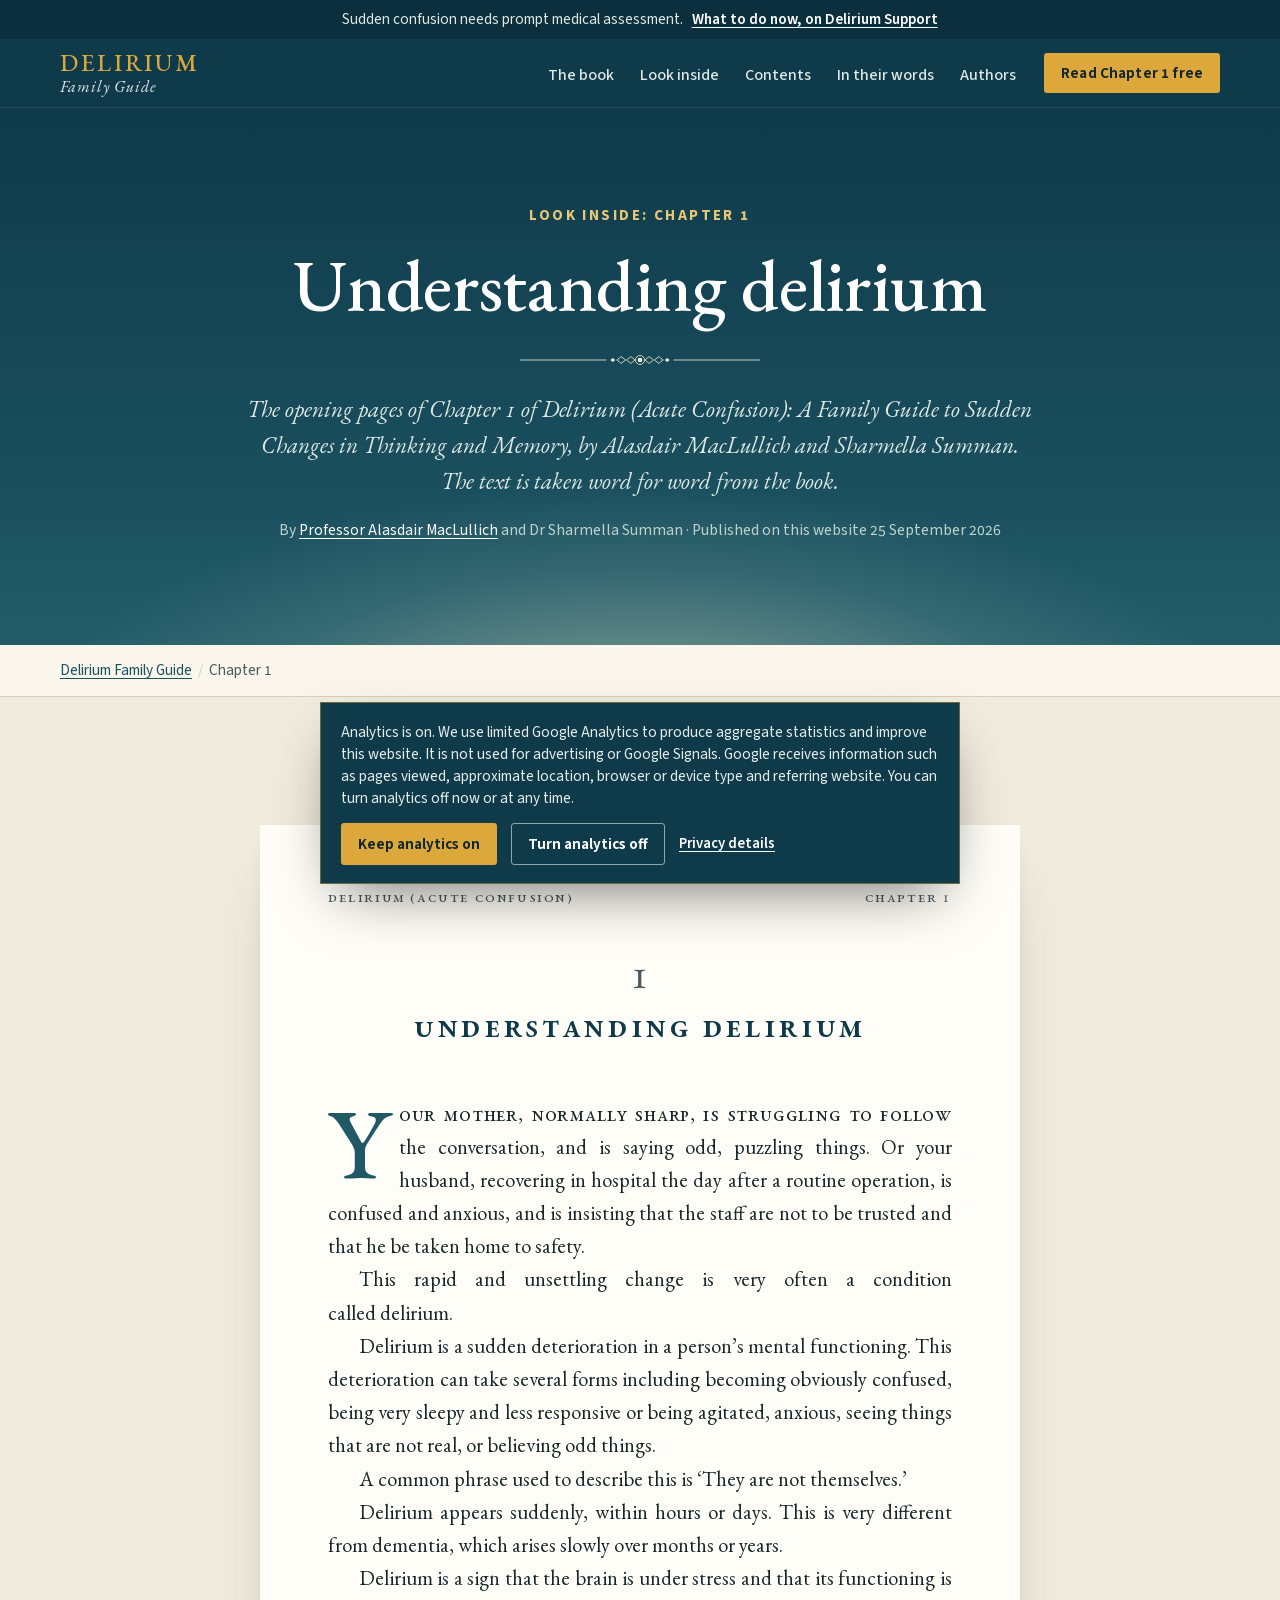
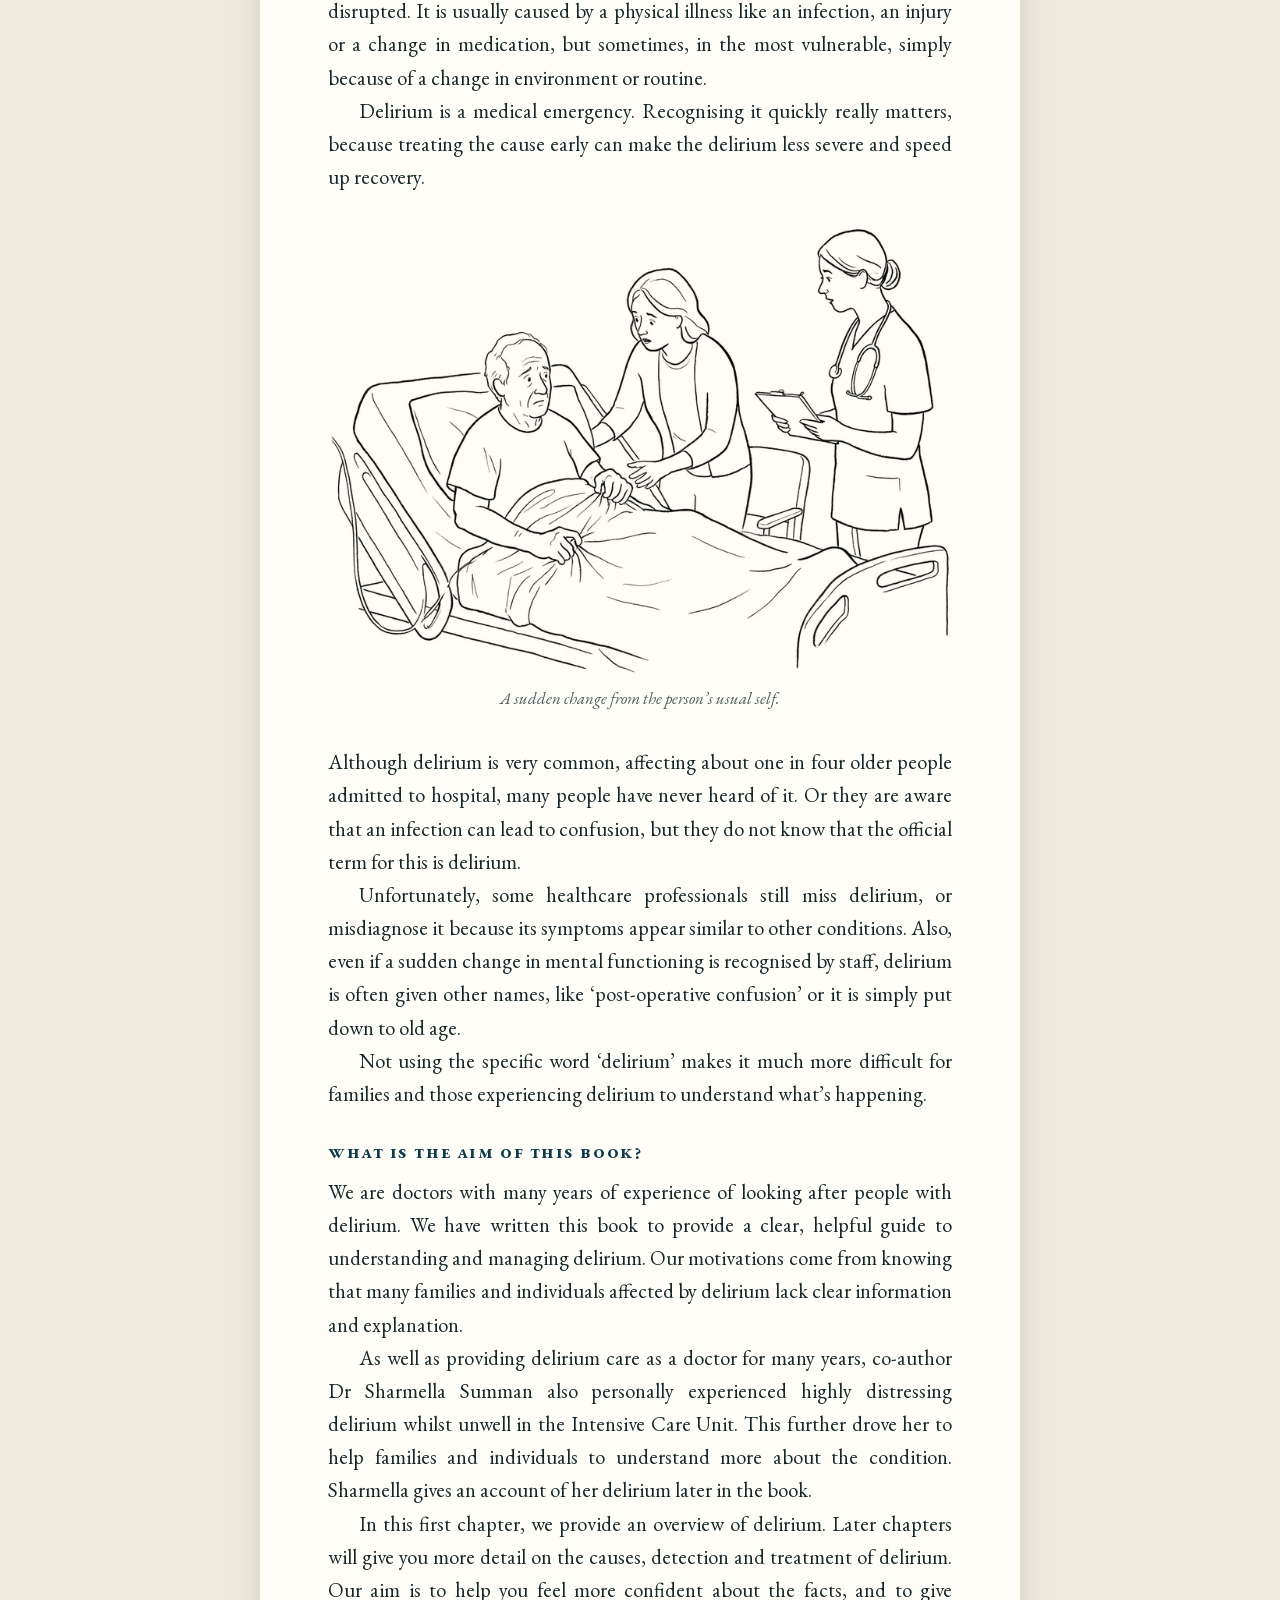
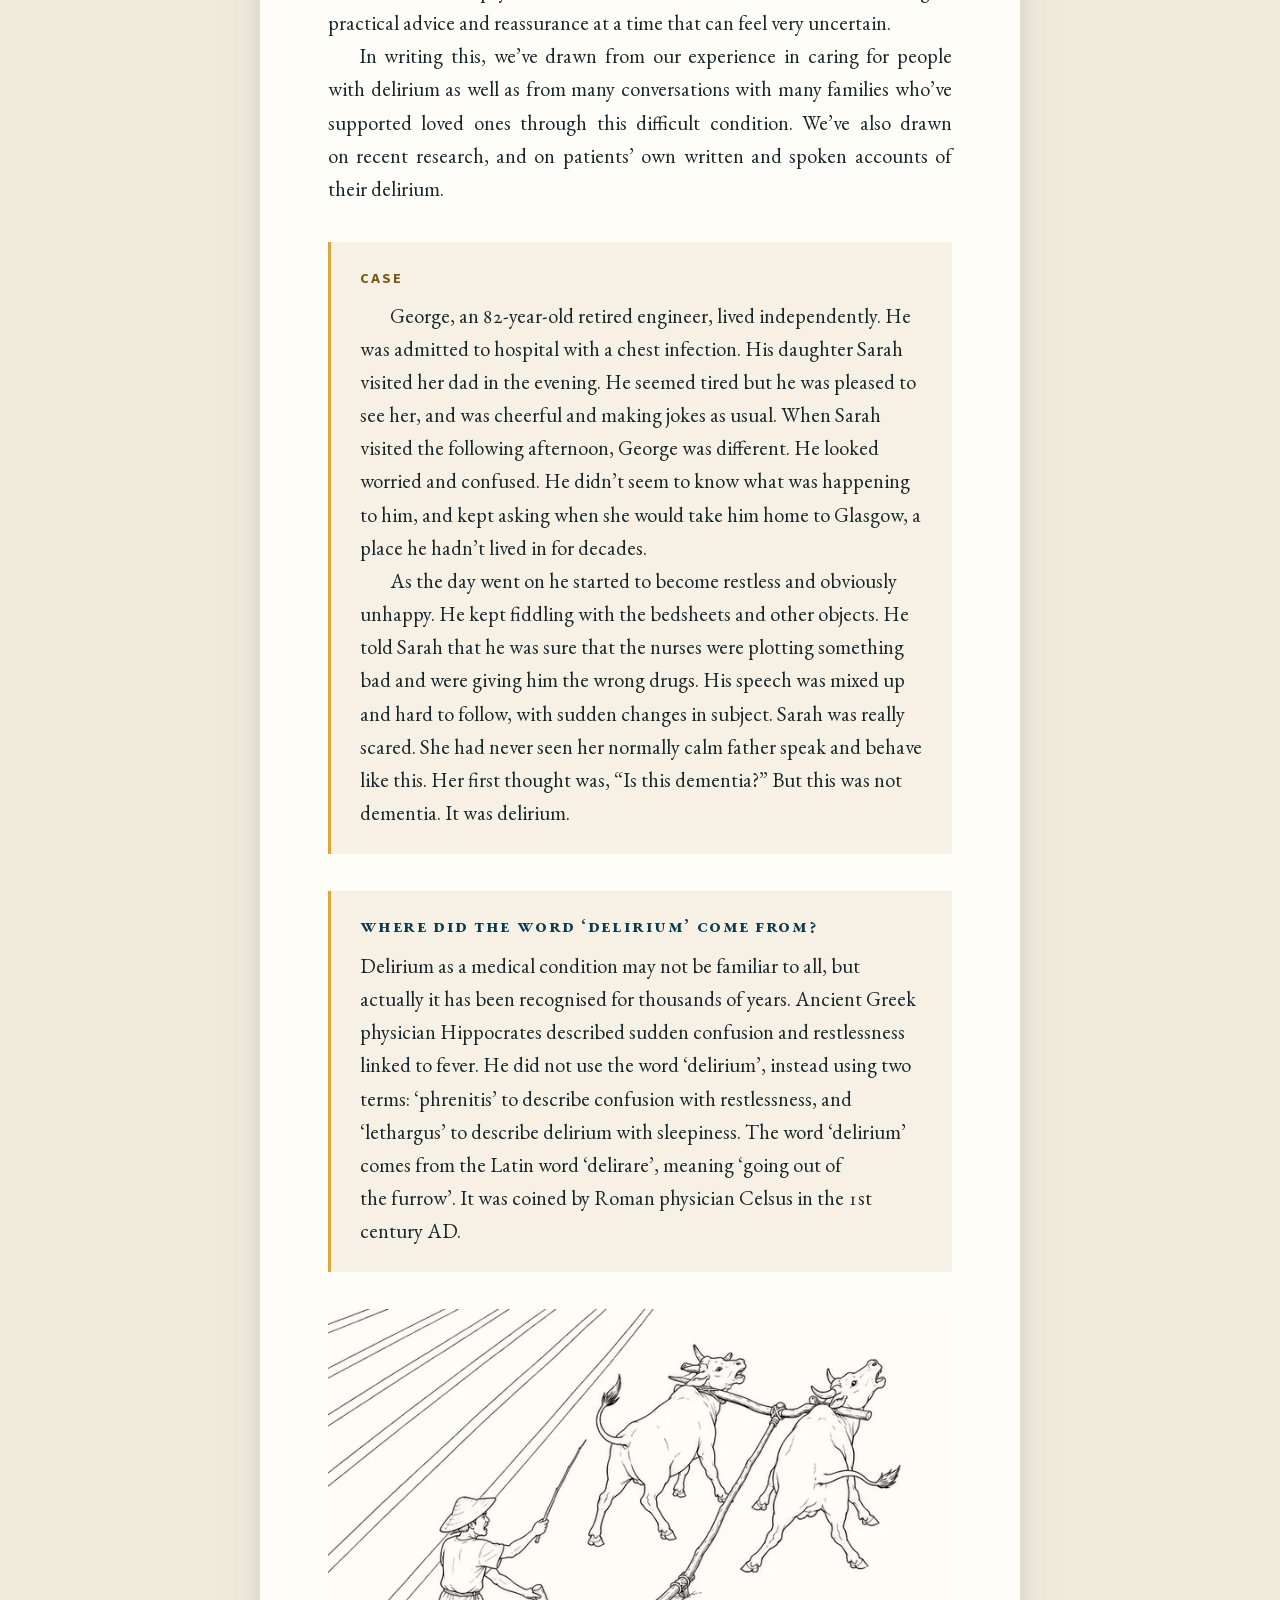
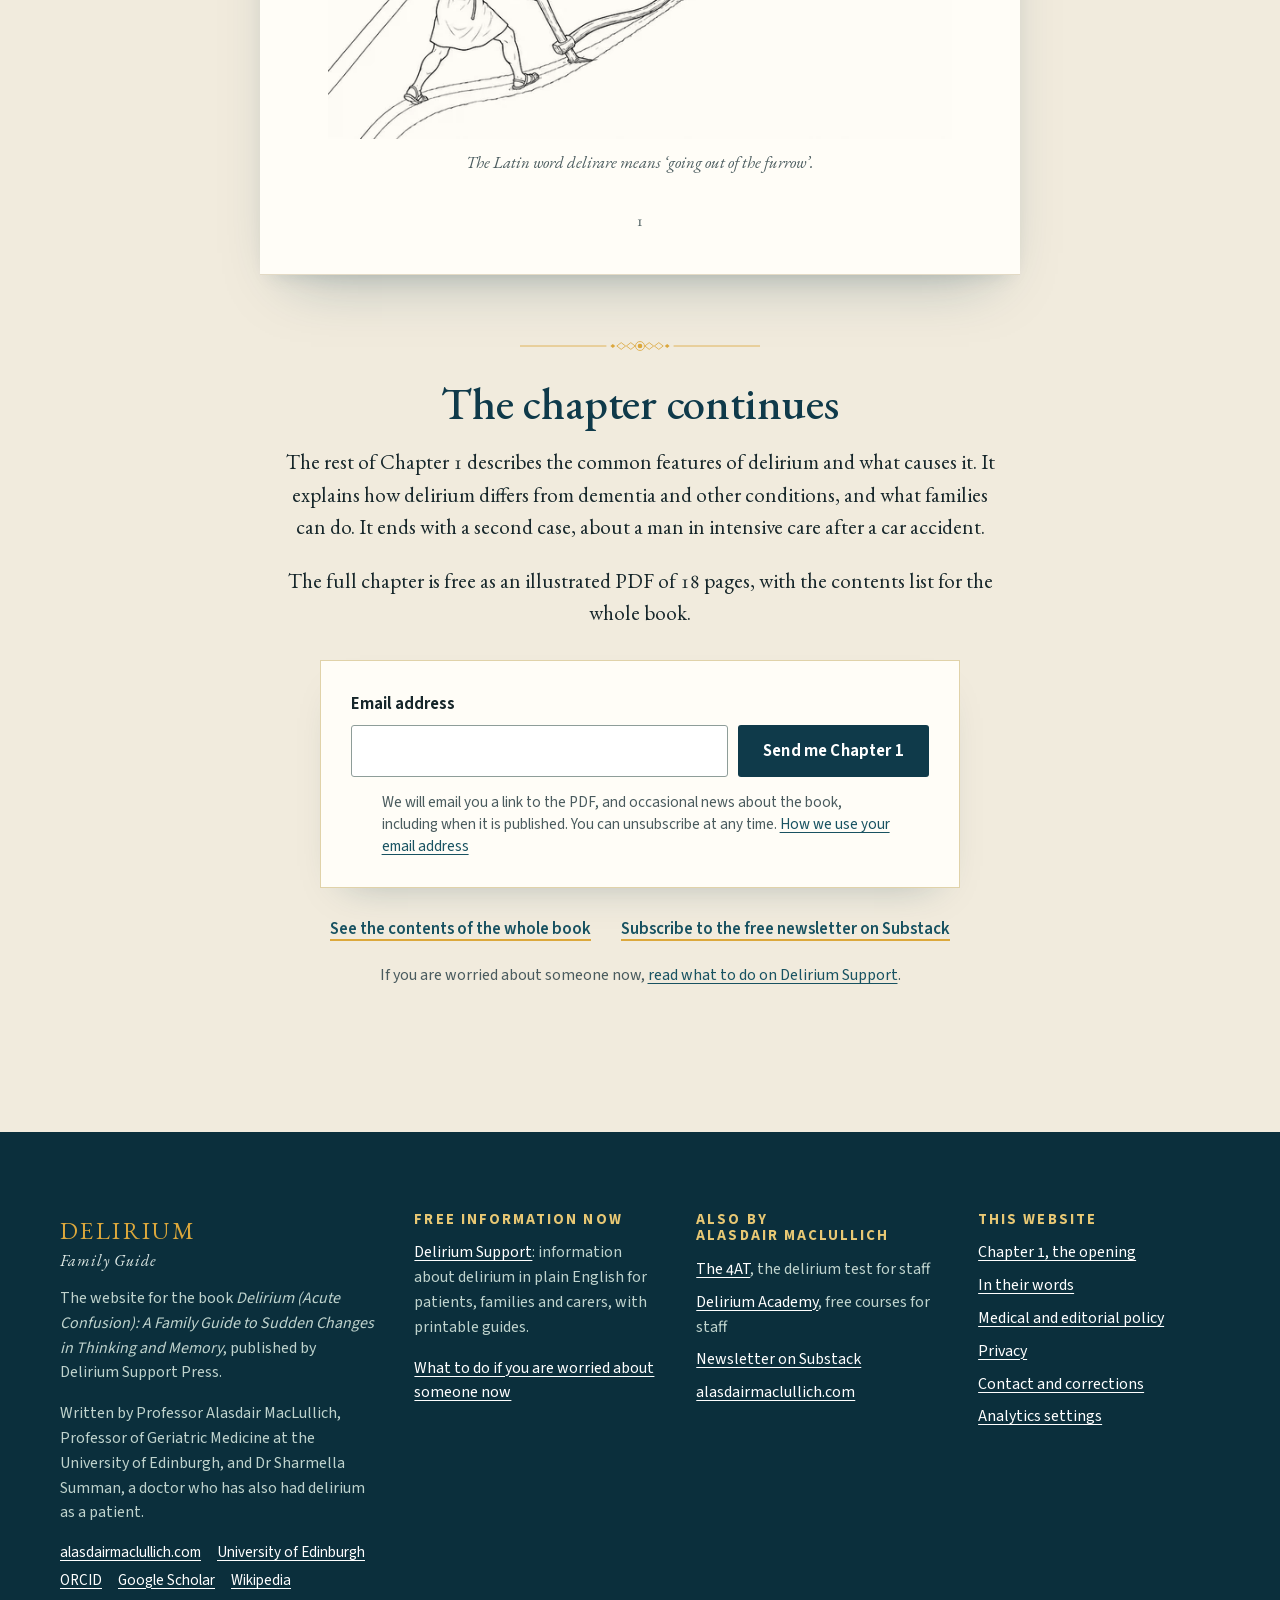
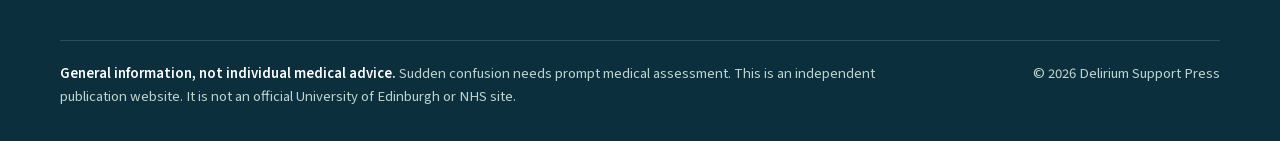
==== commit 25db7978: "Strengthen authorship and trust signals Link the author entity on every page to the one described on" ====
--- a/chapter-1/index.html
+++ b/chapter-1/index.html
@@ -53,6 +53,18 @@
       "breadcrumb": {
         "@id": "https://deliriumfamilyguide.com/chapter-1/#breadcrumb"
       },
+      "author": [
+        {
+          "@id": "https://www.alasdairmaclullich.com/#person"
+        },
+        {
+          "@id": "https://deliriumfamilyguide.com/#sharmella-summan"
+        }
+      ],
+      "accountablePerson": {
+        "@id": "https://www.alasdairmaclullich.com/#person"
+      },
+      "datePublished": "2026-09-25",
       "dateModified": "2026-09-25"
     },
     {
@@ -66,7 +78,7 @@
       },
       "author": [
         {
-          "@id": "https://deliriumfamilyguide.com/#alasdair-maclullich"
+          "@id": "https://www.alasdairmaclullich.com/#person"
         },
         {
           "@id": "https://deliriumfamilyguide.com/#sharmella-summan"
@@ -110,7 +122,7 @@
       "url": "https://deliriumfamilyguide.com/",
       "author": [
         {
-          "@id": "https://deliriumfamilyguide.com/#alasdair-maclullich"
+          "@id": "https://www.alasdairmaclullich.com/#person"
         },
         {
           "@id": "https://deliriumfamilyguide.com/#sharmella-summan"
@@ -123,34 +135,75 @@
     },
     {
       "@type": "Person",
-      "@id": "https://deliriumfamilyguide.com/#alasdair-maclullich",
+      "@id": "https://www.alasdairmaclullich.com/#person",
       "name": "Alasdair MacLullich",
+      "alternateName": "Alasdair M. J. MacLullich",
       "honorificPrefix": "Professor",
+      "givenName": "Alasdair",
+      "familyName": "MacLullich",
       "jobTitle": "Professor of Geriatric Medicine",
+      "description": "Professor of Geriatric Medicine at the University of Edinburgh and consultant physician at the Royal Infirmary of Edinburgh. He created the 4AT, a delirium test used in hospitals worldwide, co-founded the European Delirium Association, co-chaired the Scottish national guideline on delirium (SIGN 157, 2019) and is Editor-in-Chief of the journal Delirium.",
       "url": "https://www.alasdairmaclullich.com/",
+      "image": "https://www.alasdairmaclullich.com/assets/alasdair-maclullich.jpg",
+      "identifier": {
+        "@type": "PropertyValue",
+        "propertyID": "ORCID",
+        "value": "0000-0003-3159-9370",
+        "url": "https://orcid.org/0000-0003-3159-9370"
+      },
+      "worksFor": {
+        "@type": "CollegeOrUniversity",
+        "name": "The University of Edinburgh",
+        "url": "https://www.ed.ac.uk/",
+        "sameAs": "https://www.wikidata.org/wiki/Q160302"
+      },
+      "hasOccupation": {
+        "@type": "Occupation",
+        "name": "Geriatrician"
+      },
+      "knowsAbout": [
+        "Delirium",
+        "Geriatric medicine",
+        "Delirium assessment",
+        "The 4AT",
+        "Dementia"
+      ],
       "sameAs": [
         "https://www.alasdairmaclullich.com/",
         "https://orcid.org/0000-0003-3159-9370",
         "https://edwebprofiles.ed.ac.uk/profile/alasdair-maclullich",
-        "https://www.research.ed.ac.uk/en/persons/alasdair-maclullich/"
-      ],
-      "affiliation": {
-        "@type": "CollegeOrUniversity",
-        "name": "University of Edinburgh"
-      }
+        "https://www.research.ed.ac.uk/en/persons/alasdair-maclullich/",
+        "https://scholar.google.com/citations?user=MXvw7UIAAAAJ&hl=en",
+        "https://www.scopus.com/authid/detail.uri?authorId=6603279159",
+        "https://openalex.org/A5066168427",
+        "https://isni.org/isni/0000000436806321",
+        "https://id.loc.gov/authorities/names/n2014188024",
+        "https://www.wikidata.org/wiki/Q48288045",
+        "https://en.wikipedia.org/wiki/Alasdair_MacLullich",
+        "https://www.linkedin.com/in/amaclullich/",
+        "https://x.com/A_MacLullich",
+        "https://bsky.app/profile/amaclullich.bsky.social",
+        "https://substack.com/@alasdairmaclullich"
+      ]
     },
     {
       "@type": "Person",
       "@id": "https://deliriumfamilyguide.com/#sharmella-summan",
       "name": "Sharmella Summan",
       "honorificPrefix": "Dr",
-      "jobTitle": "Doctor"
+      "jobTitle": "Doctor",
+      "description": "A doctor who has worked in hospitals and general practice and now works in a hospice. She has cared for many people with delirium and has experienced delirium herself as a patient.",
+      "knowsAbout": [
+        "Delirium"
+      ]
     },
     {
       "@type": "Organization",
       "@id": "https://deliriumfamilyguide.com/#publisher",
       "name": "Delirium Support Press",
-      "url": "https://deliriumfamilyguide.com/"
+      "url": "https://deliriumfamilyguide.com/",
+      "email": "alasdair@the4at.com",
+      "publishingPrinciples": "https://deliriumfamilyguide.com/editorial.html"
     }
   ]
 }
@@ -203,6 +256,7 @@
         <h1 id="page-title">Understanding delirium</h1>
         <svg class="ornament" viewBox="0 0 300 20" aria-hidden="true" focusable="false"><use href="#ornament"></use></svg>
         <p class="standfirst">The opening pages of Chapter 1 of <cite>Delirium (Acute Confusion): A Family Guide to Sudden Changes in Thinking and Memory</cite>, by Alasdair MacLullich and Sharmella Summan. The text is taken word for word from the book.</p>
+        <p class="byline">By <a href="https://www.alasdairmaclullich.com/" rel="author">Professor Alasdair MacLullich</a> and Dr Sharmella Summan &middot; Published on this website <time datetime="2026-09-25">25 September 2026</time></p>
       </div>
     </section>
 
@@ -303,7 +357,15 @@
     <div class="wrap footer-grid">
       <section class="footer-about" aria-labelledby="footer-about-title">
         <p class="footer-mark" id="footer-about-title">Delirium <span>Family Guide</span></p>
-        <p>The website for the book <cite>Delirium (Acute Confusion): A Family Guide to Sudden Changes in Thinking and Memory</cite>, by Alasdair MacLullich and Sharmella Summan, published by Delirium Support Press.</p>
+        <p>The website for the book <cite>Delirium (Acute Confusion): A Family Guide to Sudden Changes in Thinking and Memory</cite>, published by Delirium Support Press.</p>
+        <p>Written by Professor Alasdair MacLullich, Professor of Geriatric Medicine at the University of Edinburgh, and Dr Sharmella Summan, a doctor who has also had delirium as a patient.</p>
+        <ul class="footer-profiles">
+          <li><a href="https://www.alasdairmaclullich.com/" rel="author">alasdairmaclullich.com</a></li>
+          <li><a href="https://edwebprofiles.ed.ac.uk/profile/alasdair-maclullich">University of Edinburgh</a></li>
+          <li><a href="https://orcid.org/0000-0003-3159-9370">ORCID</a></li>
+          <li><a href="https://scholar.google.com/citations?user=MXvw7UIAAAAJ&amp;hl=en">Google Scholar</a></li>
+          <li><a href="https://en.wikipedia.org/wiki/Alasdair_MacLullich">Wikipedia</a></li>
+        </ul>
       </section>
       <section aria-labelledby="footer-now-title">
         <h2 class="footer-heading" id="footer-now-title">Free information now</h2>
--- a/styles.css
+++ b/styles.css
@@ -844,6 +844,17 @@
   line-height: 1.55;
 }
 
+.review-note {
+  max-width: 44em;
+  margin: clamp(36px, 4vw, 48px) 0 0;
+  padding-top: 18px;
+  color: var(--ink-soft);
+  border-top: 1px solid var(--rule);
+  font-family: var(--sans);
+  font-size: 0.98rem;
+  line-height: 1.5;
+}
+
 .question-list .q-ref {
   margin: 0;
   color: var(--bronze);
@@ -1606,6 +1617,16 @@
   font-style: italic;
   letter-spacing: 0.06em;
   text-transform: none;
+}
+
+.footer-profiles {
+  display: flex;
+  flex-wrap: wrap;
+  gap: 4px 16px;
+  margin: 0;
+  padding: 0;
+  list-style: none;
+  font-size: 0.95rem;
 }
 
 .footer-heading {
@@ -1781,6 +1802,17 @@
   font-style: italic;
 }
 
+.page-hero .byline {
+  margin: 18px auto 0;
+  color: var(--mist-text);
+  font-family: var(--sans);
+  font-size: 0.98rem;
+}
+
+.page-hero .byline a {
+  color: #fff;
+}
+
 .breadcrumb {
   padding: 14px 0;
   font-family: var(--sans);
